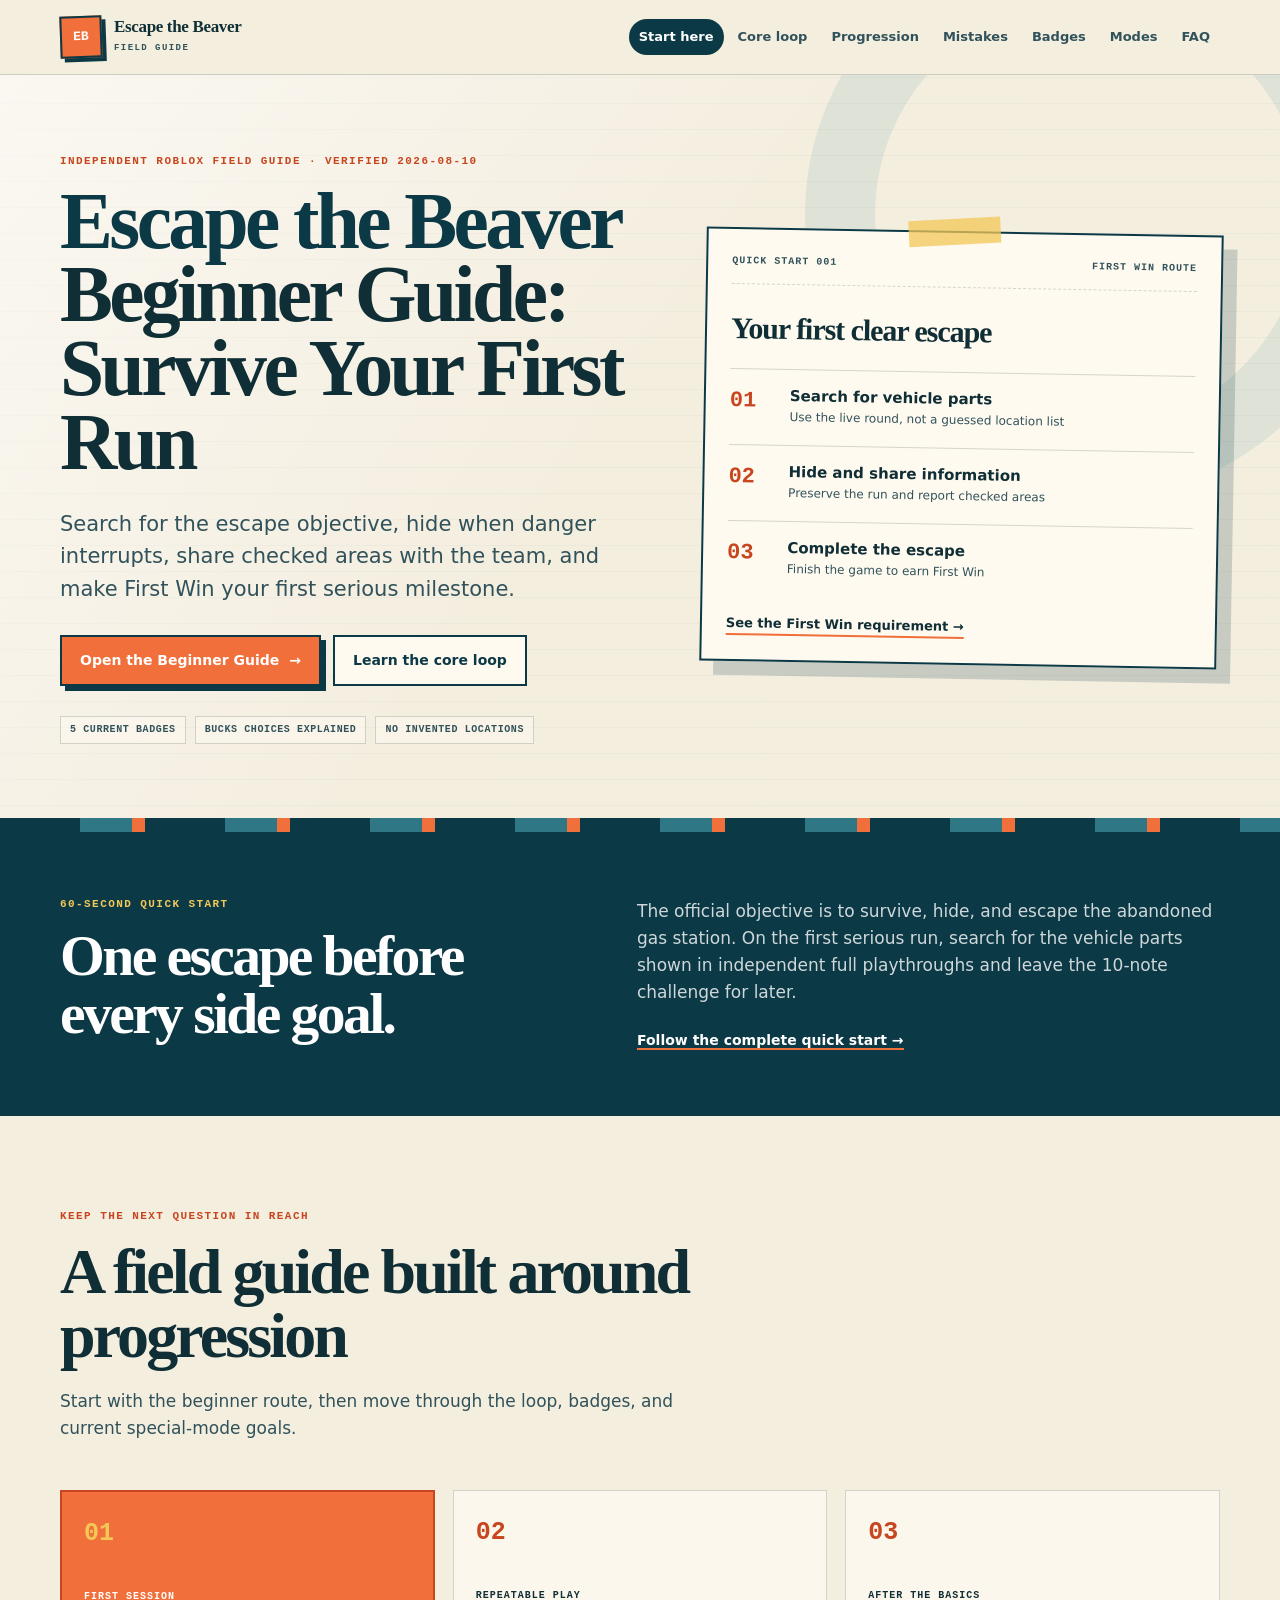
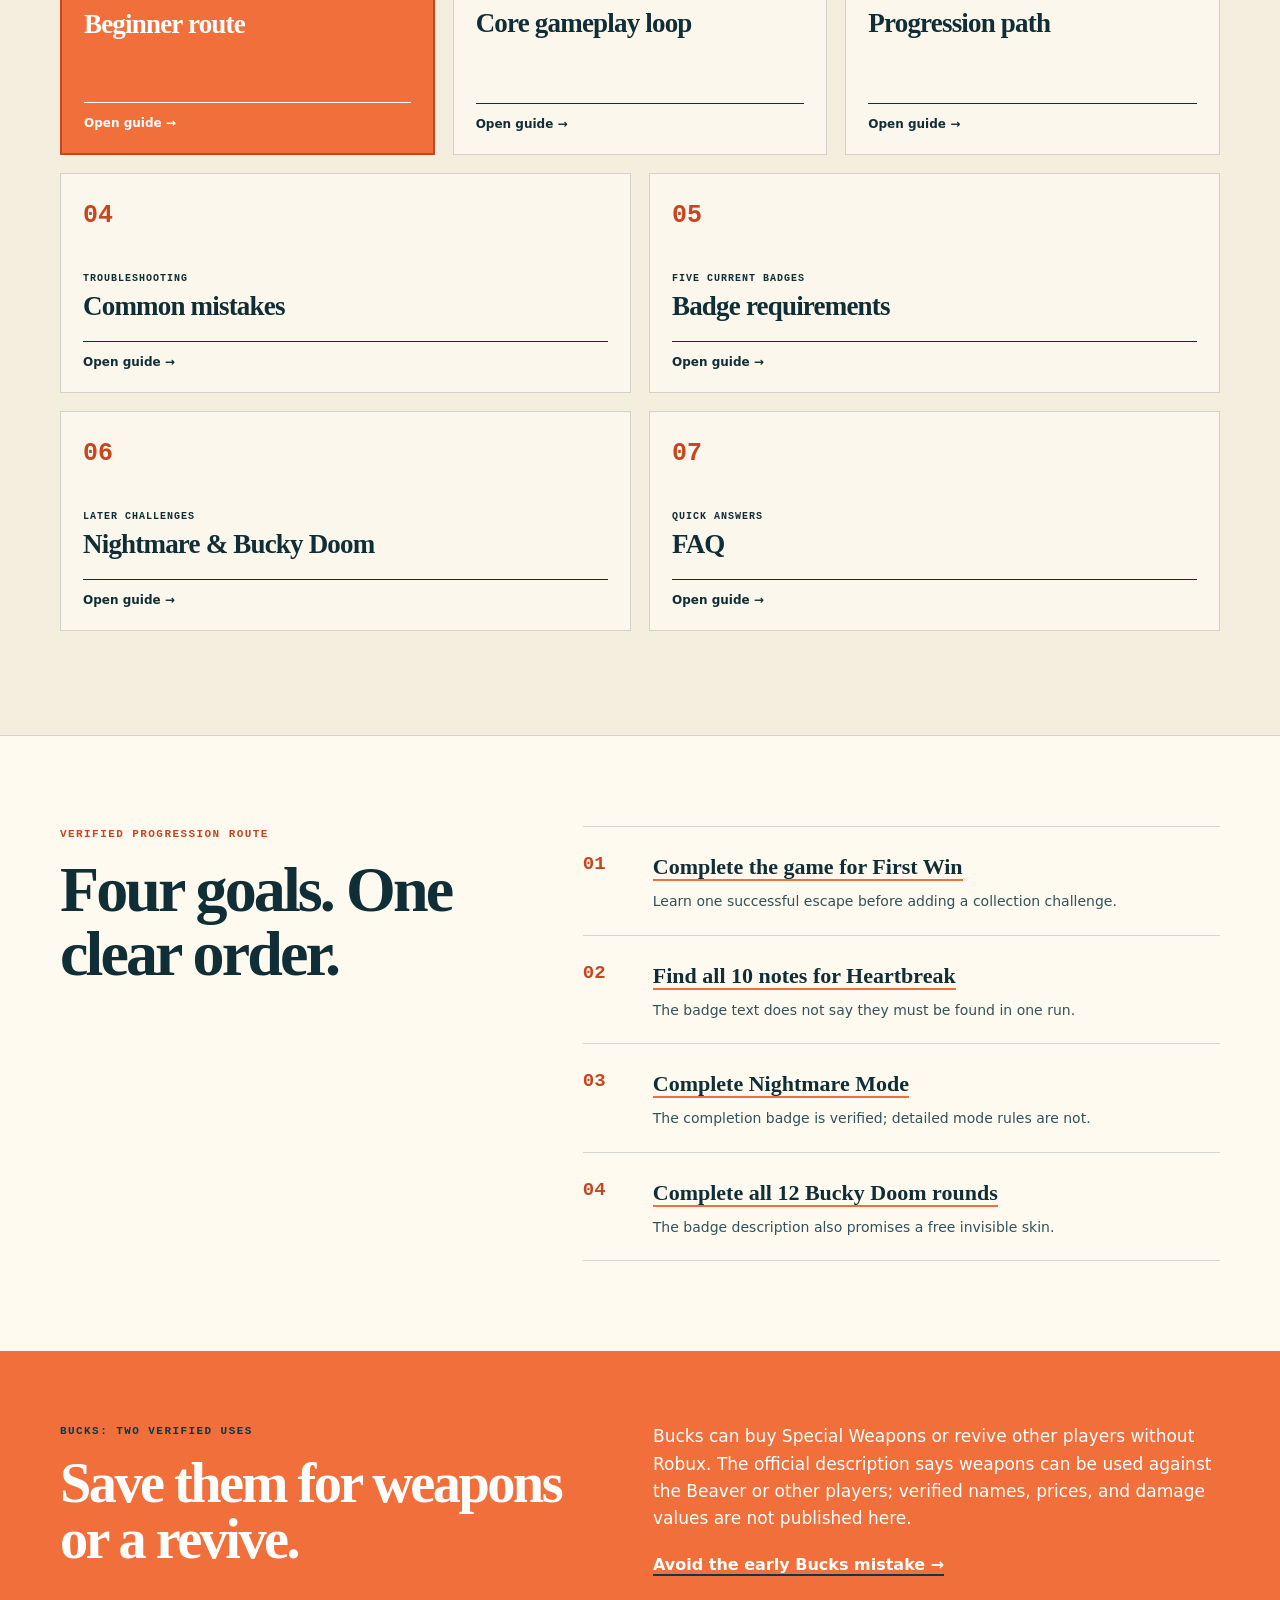
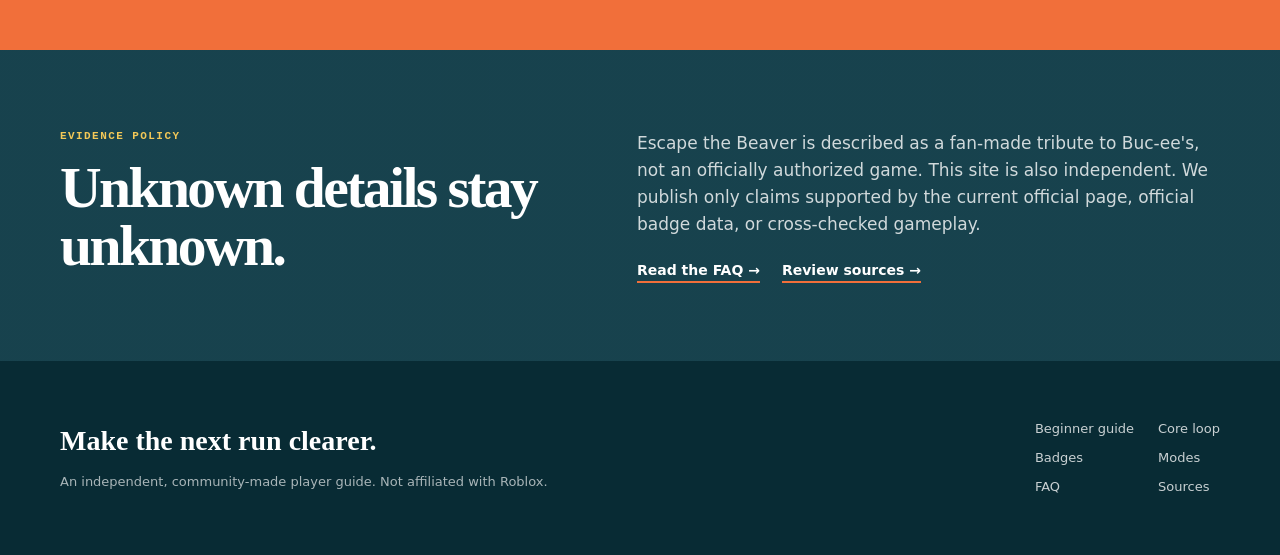
==== index.html @ 0b22ae74 "deploy: publish Escape the Beaver guide" ====
<!DOCTYPE html><html lang="en"><head><meta charSet="utf-8"/><meta name="viewport" content="width=device-width, initial-scale=1"/><link rel="stylesheet" href="/_next/static/chunks/14j~u0d4s9f4l.css" data-precedence="next"/><link rel="preload" as="script" fetchPriority="low" href="/_next/static/chunks/116q66msjtyju.js"/><script src="/_next/static/chunks/186kq_3pobjke.js" async=""></script><script src="/_next/static/chunks/0txl2roecwrer.js" async=""></script><script src="/_next/static/chunks/turbopack-02~ayznvloiuk.js" async=""></script><script src="/_next/static/chunks/16coa_bsjonca.js" async=""></script><meta name="theme-color" content="#0c3946"/><meta name="color-scheme" content="light"/><title>Escape the Beaver Wiki &amp; Beginner Guide (Roblox)</title><meta name="description" content="New to Escape the Beaver on Roblox? Learn the survival loop, Bucks, first-win path, current badges, Bucky Doom, Nightmare Mode, common mistakes, and FAQ."/><meta name="application-name" content="Escape the Beaver Field Guide"/><link rel="manifest" href="/manifest.webmanifest"/><meta name="category" content="games"/><link rel="canonical" href="https://escapethebeaver.wiki/"/><meta property="og:title" content="Escape the Beaver Wiki &amp; Beginner Guide (Roblox)"/><meta property="og:description" content="New to Escape the Beaver on Roblox? Learn the survival loop, Bucks, first-win path, current badges, Bucky Doom, Nightmare Mode, common mistakes, and FAQ."/><meta property="og:url" content="https://escapethebeaver.wiki/"/><meta property="og:site_name" content="Escape the Beaver Field Guide"/><meta property="og:image" content="https://escapethebeaver.wiki/og.png"/><meta property="og:image:width" content="1672"/><meta property="og:image:height" content="941"/><meta property="og:image:alt" content="Escape the Beaver Beginner Guide"/><meta property="og:type" content="article"/><meta name="twitter:card" content="summary_large_image"/><meta name="twitter:title" content="Escape the Beaver Wiki &amp; Beginner Guide (Roblox)"/><meta name="twitter:description" content="New to Escape the Beaver on Roblox? Learn the survival loop, Bucks, first-win path, current badges, Bucky Doom, Nightmare Mode, common mistakes, and FAQ."/><meta name="twitter:image" content="https://escapethebeaver.wiki/og.png"/><link rel="icon" href="/icon.png" type="image/png"/><link rel="apple-touch-icon" href="/icon.png" type="image/png"/><script src="/_next/static/chunks/03~yq9q893hmn.js" noModule=""></script></head><body><div hidden=""><!--$--><!--/$--></div><div class="site-shell"><a class="skip-link" href="#main-content">Skip to main content</a><header class="site-header"><div class="header-inner shell"><a class="brand" href="/" aria-label="Escape the Beaver Field Guide home"><span class="brand-mark" aria-hidden="true">EB</span><span><strong>Escape the Beaver</strong><small>Field Guide</small></span></a><nav class="main-nav" aria-label="Main navigation"><a href="/beginner-guide">Start here</a><a href="/core-loop">Core loop</a><a href="/progression">Progression</a><a href="/common-mistakes">Mistakes</a><a href="/badges">Badges</a><a href="/modes">Modes</a><a href="/faq">FAQ</a></nav></div></header><main id="main-content"><script type="application/ld+json">{"@context":"https://schema.org","@graph":[{"@type":"WebSite","name":"Escape the Beaver Field Guide","url":"https://escapethebeaver.wiki","description":"New to Escape the Beaver on Roblox? Learn the survival loop, Bucks, first-win path, current badges, Bucky Doom, Nightmare Mode, common mistakes, and FAQ."},{"@type":"Article","headline":"Escape the Beaver Wiki & Beginner Guide (Roblox)","description":"New to Escape the Beaver on Roblox? Learn the survival loop, Bucks, first-win path, current badges, Bucky Doom, Nightmare Mode, common mistakes, and FAQ.","url":"https://escapethebeaver.wiki","dateModified":"2026-08-10","author":{"@type":"Organization","name":"Escape the Beaver Field Guide"},"isPartOf":{"@type":"WebSite","name":"Escape the Beaver Field Guide","url":"https://escapethebeaver.wiki"}}]}</script><section class="hero"><div class="hero-grid shell"><div class="hero-copy"><p class="kicker">Independent Roblox field guide · Verified 2026-08-10</p><h1><span>Escape the Beaver</span> Beginner Guide: Survive Your First Run</h1><p class="hero-deck">Search for the escape objective, hide when danger interrupts, share checked areas with the team, and make First Win your first serious milestone.</p><div class="hero-actions"><a class="button button-primary" href="/beginner-guide">Open the Beginner Guide <span aria-hidden="true">→</span></a><a class="button button-secondary" href="/core-loop">Learn the core loop</a></div><ul class="proof-list" aria-label="Verified guide coverage"><li>5 current badges</li><li>Bucks choices explained</li><li>No invented locations</li></ul></div><div class="route-board" aria-label="First-run quick start"><div class="board-header"><span>Quick start 001</span><span>First Win route</span></div><div class="board-title">Your first clear escape</div><ol class="board-steps"><li><span>01</span><strong>Search for vehicle parts</strong><small>Use the live round, not a guessed location list</small></li><li><span>02</span><strong>Hide and share information</strong><small>Preserve the run and report checked areas</small></li><li><span>03</span><strong>Complete the escape</strong><small>Finish the game to earn First Win</small></li></ol><a href="/badges#first-win">See the First Win requirement →</a></div></div><div class="waterline" aria-hidden="true"></div></section><section class="start-strip" aria-labelledby="start-title"><div class="shell start-grid"><div><p class="kicker">60-second quick start</p><h2 id="start-title">One escape before every side goal.</h2></div><div><p>The official objective is to survive, hide, and escape the abandoned gas station. On the first serious run, search for the vehicle parts shown in independent full playthroughs and leave the 10-note challenge for later.</p><a class="text-link" href="/beginner-guide">Follow the complete quick start →</a></div></div></section><section class="guide-map" aria-labelledby="map-title"><div class="shell"><div class="section-heading"><p class="kicker">Keep the next question in reach</p><h2 id="map-title">A field guide built around progression</h2><p>Start with the beginner route, then move through the loop, badges, and current special-mode goals.</p></div><div class="card-grid"><a class="guide-card" href="/beginner-guide"><span class="card-number">01</span><p>First session</p><h3>Beginner route</h3><span class="card-link">Open guide →</span></a><a class="guide-card" href="/core-loop"><span class="card-number">02</span><p>Repeatable play</p><h3>Core gameplay loop</h3><span class="card-link">Open guide →</span></a><a class="guide-card" href="/progression"><span class="card-number">03</span><p>After the basics</p><h3>Progression path</h3><span class="card-link">Open guide →</span></a><a class="guide-card" href="/common-mistakes"><span class="card-number">04</span><p>Troubleshooting</p><h3>Common mistakes</h3><span class="card-link">Open guide →</span></a><a class="guide-card" href="/badges"><span class="card-number">05</span><p>Five current badges</p><h3>Badge requirements</h3><span class="card-link">Open guide →</span></a><a class="guide-card" href="/modes"><span class="card-number">06</span><p>Later challenges</p><h3>Nightmare &amp; Bucky Doom</h3><span class="card-link">Open guide →</span></a><a class="guide-card" href="/faq"><span class="card-number">07</span><p>Quick answers</p><h3>FAQ</h3><span class="card-link">Open guide →</span></a></div></div></section><section class="milestone-section" aria-labelledby="milestone-title"><div class="shell milestone-grid"><div class="section-heading"><p class="kicker">Verified progression route</p><h2 id="milestone-title">Four goals. One clear order.</h2></div><ol class="milestone-list"><li><span>01</span><div><strong><a href="/badges#first-win">Complete the game for First Win</a></strong><p>Learn one successful escape before adding a collection challenge.</p></div></li><li><span>02</span><div><strong><a href="/badges#heartbreak">Find all 10 notes for Heartbreak</a></strong><p>The badge text does not say they must be found in one run.</p></div></li><li><span>03</span><div><strong><a href="/modes#nightmare">Complete Nightmare Mode</a></strong><p>The completion badge is verified; detailed mode rules are not.</p></div></li><li><span>04</span><div><strong><a href="/modes#bucky-doom">Complete all 12 Bucky Doom rounds</a></strong><p>The badge description also promises a free invisible skin.</p></div></li></ol></div></section><section class="bucks-panel" aria-labelledby="bucks-title"><div class="shell bucks-grid"><div><p class="kicker">Bucks: two verified uses</p><h2 id="bucks-title">Save them for weapons or a revive.</h2></div><div><p>Bucks can buy Special Weapons or revive other players without Robux. The official description says weapons can be used against the Beaver or other players; verified names, prices, and damage values are not published here.</p><a href="/common-mistakes#spending">Avoid the early Bucks mistake →</a></div></div></section><section class="trust-panel"><div class="shell trust-grid"><div><p class="kicker">Evidence policy</p><h2>Unknown details stay unknown.</h2></div><div><p>Escape the Beaver is described as a fan-made tribute to Buc-ee&#x27;s, not an officially authorized game. This site is also independent. We publish only claims supported by the current official page, official badge data, or cross-checked gameplay.</p><div class="inline-links"><a href="/faq">Read the FAQ →</a><a href="/sources">Review sources →</a></div></div></div></section><!--$--><!--/$--></main><footer class="site-footer"><div class="footer-grid shell"><div><p class="footer-title">Make the next run clearer.</p><p>An independent, community-made player guide. Not affiliated with Roblox.</p></div><nav aria-label="Footer navigation"><a href="/beginner-guide">Beginner guide</a><a href="/core-loop">Core loop</a><a href="/badges">Badges</a><a href="/modes">Modes</a><a href="/faq">FAQ</a><a href="/sources">Sources</a></nav></div></footer></div><script src="/_next/static/chunks/116q66msjtyju.js" id="_R_" async=""></script><script>(self.__next_f=self.__next_f||[]).push([0])</script><script>self.__next_f.push([1,"1:\"$Sreact.fragment\"\n2:I[80838,[\"/_next/static/chunks/16coa_bsjonca.js\"],\"default\"]\n3:I[51373,[\"/_next/static/chunks/16coa_bsjonca.js\"],\"default\"]\nc:I[39839,[\"/_next/static/chunks/16coa_bsjonca.js\"],\"default\",1]\n:HL[\"/_next/static/chunks/14j~u0d4s9f4l.css\",\"style\"]\n"])</script><script>self.__next_f.push([1,"0:{\"P\":null,\"c\":[\"\",\"\"],\"q\":\"\",\"i\":false,\"f\":[[[\"\",{\"children\":[\"__PAGE__\",{}]},\"$undefined\",\"$undefined\",16],[[\"$\",\"$1\",\"c\",{\"children\":[[[\"$\",\"link\",\"0\",{\"rel\":\"stylesheet\",\"href\":\"/_next/static/chunks/14j~u0d4s9f4l.css\",\"precedence\":\"next\",\"crossOrigin\":\"$undefined\",\"nonce\":\"$undefined\"}],[\"$\",\"script\",\"script-0\",{\"src\":\"/_next/static/chunks/16coa_bsjonca.js\",\"async\":true,\"nonce\":\"$undefined\"}]],[\"$\",\"html\",null,{\"lang\":\"en\",\"children\":[\"$\",\"body\",null,{\"children\":[\"$\",\"div\",null,{\"className\":\"site-shell\",\"children\":[[\"$\",\"a\",null,{\"className\":\"skip-link\",\"href\":\"#main-content\",\"children\":\"Skip to main content\"}],[\"$\",\"header\",null,{\"className\":\"site-header\",\"children\":[\"$\",\"div\",null,{\"className\":\"header-inner shell\",\"children\":[[\"$\",\"a\",null,{\"className\":\"brand\",\"href\":\"/\",\"aria-label\":\"Escape the Beaver Field Guide home\",\"children\":[[\"$\",\"span\",null,{\"className\":\"brand-mark\",\"aria-hidden\":\"true\",\"children\":\"EB\"}],[\"$\",\"span\",null,{\"children\":[[\"$\",\"strong\",null,{\"children\":\"Escape the Beaver\"}],[\"$\",\"small\",null,{\"children\":\"Field Guide\"}]]}]]}],[\"$\",\"nav\",null,{\"className\":\"main-nav\",\"aria-label\":\"Main navigation\",\"children\":[[\"$\",\"a\",\"/beginner-guide\",{\"href\":\"/beginner-guide\",\"children\":\"Start here\"}],[\"$\",\"a\",\"/core-loop\",{\"href\":\"/core-loop\",\"children\":\"Core loop\"}],[\"$\",\"a\",\"/progression\",{\"href\":\"/progression\",\"children\":\"Progression\"}],[\"$\",\"a\",\"/common-mistakes\",{\"href\":\"/common-mistakes\",\"children\":\"Mistakes\"}],[\"$\",\"a\",\"/badges\",{\"href\":\"/badges\",\"children\":\"Badges\"}],[\"$\",\"a\",\"/modes\",{\"href\":\"/modes\",\"children\":\"Modes\"}],[\"$\",\"a\",\"/faq\",{\"href\":\"/faq\",\"children\":\"FAQ\"}]]}]]}]}],[\"$\",\"main\",null,{\"id\":\"main-content\",\"children\":[\"$\",\"$L2\",null,{\"parallelRouterKey\":\"children\",\"error\":\"$undefined\",\"errorStyles\":\"$undefined\",\"errorScripts\":\"$undefined\",\"template\":[\"$\",\"$L3\",null,{}],\"templateStyles\":\"$undefined\",\"templateScripts\":\"$undefined\",\"notFound\":[[[\"$\",\"title\",null,{\"children\":\"404: This page could not be found.\"}],[\"$\",\"div\",null,{\"style\":{\"fontFamily\":\"system-ui,\\\"Segoe UI\\\",Roboto,Helvetica,Arial,sans-serif,\\\"Apple Color Emoji\\\",\\\"Segoe UI Emoji\\\"\",\"height\":\"100vh\",\"textAlign\":\"center\",\"display\":\"flex\",\"flexDirection\":\"column\",\"alignItems\":\"center\",\"justifyContent\":\"center\"},\"children\":[\"$\",\"div\",null,{\"children\":[[\"$\",\"style\",null,{\"dangerouslySetInnerHTML\":{\"__html\":\"body{color:#000;background:#fff;margin:0}.next-error-h1{border-right:1px solid rgba(0,0,0,.3)}@media (prefers-color-scheme:dark){body{color:#fff;background:#000}.next-error-h1{border-right:1px solid rgba(255,255,255,.3)}}\"}}],[\"$\",\"h1\",null,{\"className\":\"next-error-h1\",\"style\":{\"display\":\"inline-block\",\"margin\":\"0 20px 0 0\",\"padding\":\"0 23px 0 0\",\"fontSize\":24,\"fontWeight\":500,\"verticalAlign\":\"top\",\"lineHeight\":\"49px\"},\"children\":404}],[\"$\",\"div\",null,{\"style\":{\"display\":\"inline-block\"},\"children\":[\"$\",\"h2\",null,{\"style\":{\"fontSize\":14,\"fontWeight\":400,\"lineHeight\":\"49px\",\"margin\":0},\"children\":\"This page could not be found.\"}]}]]}]}]],[]],\"forbidden\":\"$undefined\",\"unauthorized\":\"$undefined\"}]}],[\"$\",\"footer\",null,{\"className\":\"site-footer\",\"children\":[\"$\",\"div\",null,{\"className\":\"footer-grid shell\",\"children\":[[\"$\",\"div\",null,{\"children\":[[\"$\",\"p\",null,{\"className\":\"footer-title\",\"children\":\"Make the next run clearer.\"}],[\"$\",\"p\",null,{\"children\":\"An independent, community-made player guide. Not affiliated with Roblox.\"}]]}],[\"$\",\"nav\",null,{\"aria-label\":\"Footer navigation\",\"children\":[[\"$\",\"a\",null,{\"href\":\"/beginner-guide\",\"children\":\"Beginner guide\"}],[\"$\",\"a\",null,{\"href\":\"/core-loop\",\"children\":\"Core loop\"}],[\"$\",\"a\",null,{\"href\":\"/badges\",\"children\":\"Badges\"}],[\"$\",\"a\",null,{\"href\":\"/modes\",\"children\":\"Modes\"}],[\"$\",\"a\",null,{\"href\":\"/faq\",\"children\":\"FAQ\"}],[\"$\",\"a\",null,{\"href\":\"/sources\",\"children\":\"Sources\"}]]}]]}]}]]}]}]}]]}],{\"children\":[[\"$\",\"$1\",\"c\",{\"children\":[[[\"$\",\"script\",null,{\"type\":\"application/ld+json\",\"dangerouslySetInnerHTML\":{\"__html\":\"{\\\"@context\\\":\\\"https://schema.org\\\",\\\"@graph\\\":[{\\\"@type\\\":\\\"WebSite\\\",\\\"name\\\":\\\"Escape the Beaver Field Guide\\\",\\\"url\\\":\\\"https://escapethebeaver.wiki\\\",\\\"description\\\":\\\"New to Escape the Beaver on Roblox? Learn the survival loop, Bucks, first-win path, current badges, Bucky Doom, Nightmare Mode, common mistakes, and FAQ.\\\"},{\\\"@type\\\":\\\"Article\\\",\\\"headline\\\":\\\"Escape the Beaver Wiki \u0026 Beginner Guide (Roblox)\\\",\\\"description\\\":\\\"New to Escape the Beaver on Roblox? Learn the survival loop, Bucks, first-win path, current badges, Bucky Doom, Nightmare Mode, common mistakes, and FAQ.\\\",\\\"url\\\":\\\"https://escapethebeaver.wiki\\\",\\\"dateModified\\\":\\\"2026-08-10\\\",\\\"author\\\":{\\\"@type\\\":\\\"Organization\\\",\\\"name\\\":\\\"Escape the Beaver Field Guide\\\"},\\\"isPartOf\\\":{\\\"@type\\\":\\\"WebSite\\\",\\\"name\\\":\\\"Escape the Beaver Field Guide\\\",\\\"url\\\":\\\"https://escapethebeaver.wiki\\\"}}]}\"}}],\"$L4\",\"$L5\",\"$L6\",\"$L7\",\"$L8\",\"$L9\"],null,\"$La\"]}],{},null,false,null]},null,false,null],\"$Lb\",false]],\"m\":\"$undefined\",\"G\":[\"$c\",[\"$Ld\"]],\"S\":true,\"h\":null,\"s\":\"$undefined\",\"l\":\"$undefined\",\"p\":\"$undefined\",\"d\":\"$undefined\",\"b\":\"4AhBjMsgXHdYvw7urT_eT\"}\n"])</script><script>self.__next_f.push([1,"e:I[37974,[\"/_next/static/chunks/16coa_bsjonca.js\"],\"OutletBoundary\"]\nf:\"$Sreact.suspense\"\n11:I[37974,[\"/_next/static/chunks/16coa_bsjonca.js\"],\"ViewportBoundary\"]\n13:I[37974,[\"/_next/static/chunks/16coa_bsjonca.js\"],\"MetadataBoundary\"]\n"])</script><script>self.__next_f.push([1,"4:[\"$\",\"section\",null,{\"className\":\"hero\",\"children\":[[\"$\",\"div\",null,{\"className\":\"hero-grid shell\",\"children\":[[\"$\",\"div\",null,{\"className\":\"hero-copy\",\"children\":[[\"$\",\"p\",null,{\"className\":\"kicker\",\"children\":\"Independent Roblox field guide · Verified 2026-08-10\"}],[\"$\",\"h1\",null,{\"children\":[[\"$\",\"span\",null,{\"children\":\"Escape the Beaver\"}],\" Beginner Guide: Survive Your First Run\"]}],[\"$\",\"p\",null,{\"className\":\"hero-deck\",\"children\":\"Search for the escape objective, hide when danger interrupts, share checked areas with the team, and make First Win your first serious milestone.\"}],[\"$\",\"div\",null,{\"className\":\"hero-actions\",\"children\":[[\"$\",\"a\",null,{\"className\":\"button button-primary\",\"href\":\"/beginner-guide\",\"children\":[\"Open the Beginner Guide \",[\"$\",\"span\",null,{\"aria-hidden\":\"true\",\"children\":\"→\"}]]}],[\"$\",\"a\",null,{\"className\":\"button button-secondary\",\"href\":\"/core-loop\",\"children\":\"Learn the core loop\"}]]}],[\"$\",\"ul\",null,{\"className\":\"proof-list\",\"aria-label\":\"Verified guide coverage\",\"children\":[[\"$\",\"li\",null,{\"children\":\"5 current badges\"}],[\"$\",\"li\",null,{\"children\":\"Bucks choices explained\"}],[\"$\",\"li\",null,{\"children\":\"No invented locations\"}]]}]]}],[\"$\",\"div\",null,{\"className\":\"route-board\",\"aria-label\":\"First-run quick start\",\"children\":[[\"$\",\"div\",null,{\"className\":\"board-header\",\"children\":[[\"$\",\"span\",null,{\"children\":\"Quick start 001\"}],[\"$\",\"span\",null,{\"children\":\"First Win route\"}]]}],[\"$\",\"div\",null,{\"className\":\"board-title\",\"children\":\"Your first clear escape\"}],[\"$\",\"ol\",null,{\"className\":\"board-steps\",\"children\":[[\"$\",\"li\",null,{\"children\":[[\"$\",\"span\",null,{\"children\":\"01\"}],[\"$\",\"strong\",null,{\"children\":\"Search for vehicle parts\"}],[\"$\",\"small\",null,{\"children\":\"Use the live round, not a guessed location list\"}]]}],[\"$\",\"li\",null,{\"children\":[[\"$\",\"span\",null,{\"children\":\"02\"}],[\"$\",\"strong\",null,{\"children\":\"Hide and share information\"}],[\"$\",\"small\",null,{\"children\":\"Preserve the run and report checked areas\"}]]}],[\"$\",\"li\",null,{\"children\":[[\"$\",\"span\",null,{\"children\":\"03\"}],[\"$\",\"strong\",null,{\"children\":\"Complete the escape\"}],[\"$\",\"small\",null,{\"children\":\"Finish the game to earn First Win\"}]]}]]}],[\"$\",\"a\",null,{\"href\":\"/badges#first-win\",\"children\":\"See the First Win requirement →\"}]]}]]}],[\"$\",\"div\",null,{\"className\":\"waterline\",\"aria-hidden\":\"true\"}]]}]\n"])</script><script>self.__next_f.push([1,"5:[\"$\",\"section\",null,{\"className\":\"start-strip\",\"aria-labelledby\":\"start-title\",\"children\":[\"$\",\"div\",null,{\"className\":\"shell start-grid\",\"children\":[[\"$\",\"div\",null,{\"children\":[[\"$\",\"p\",null,{\"className\":\"kicker\",\"children\":\"60-second quick start\"}],[\"$\",\"h2\",null,{\"id\":\"start-title\",\"children\":\"One escape before every side goal.\"}]]}],[\"$\",\"div\",null,{\"children\":[[\"$\",\"p\",null,{\"children\":\"The official objective is to survive, hide, and escape the abandoned gas station. On the first serious run, search for the vehicle parts shown in independent full playthroughs and leave the 10-note challenge for later.\"}],[\"$\",\"a\",null,{\"className\":\"text-link\",\"href\":\"/beginner-guide\",\"children\":\"Follow the complete quick start →\"}]]}]]}]}]\n"])</script><script>self.__next_f.push([1,"6:[\"$\",\"section\",null,{\"className\":\"guide-map\",\"aria-labelledby\":\"map-title\",\"children\":[\"$\",\"div\",null,{\"className\":\"shell\",\"children\":[[\"$\",\"div\",null,{\"className\":\"section-heading\",\"children\":[[\"$\",\"p\",null,{\"className\":\"kicker\",\"children\":\"Keep the next question in reach\"}],[\"$\",\"h2\",null,{\"id\":\"map-title\",\"children\":\"A field guide built around progression\"}],[\"$\",\"p\",null,{\"children\":\"Start with the beginner route, then move through the loop, badges, and current special-mode goals.\"}]]}],[\"$\",\"div\",null,{\"className\":\"card-grid\",\"children\":[[\"$\",\"a\",\"/beginner-guide\",{\"className\":\"guide-card\",\"href\":\"/beginner-guide\",\"children\":[[\"$\",\"span\",null,{\"className\":\"card-number\",\"children\":\"01\"}],[\"$\",\"p\",null,{\"children\":\"First session\"}],[\"$\",\"h3\",null,{\"children\":\"Beginner route\"}],[\"$\",\"span\",null,{\"className\":\"card-link\",\"children\":\"Open guide →\"}]]}],[\"$\",\"a\",\"/core-loop\",{\"className\":\"guide-card\",\"href\":\"/core-loop\",\"children\":[[\"$\",\"span\",null,{\"className\":\"card-number\",\"children\":\"02\"}],[\"$\",\"p\",null,{\"children\":\"Repeatable play\"}],[\"$\",\"h3\",null,{\"children\":\"Core gameplay loop\"}],[\"$\",\"span\",null,{\"className\":\"card-link\",\"children\":\"Open guide →\"}]]}],[\"$\",\"a\",\"/progression\",{\"className\":\"guide-card\",\"href\":\"/progression\",\"children\":[[\"$\",\"span\",null,{\"className\":\"card-number\",\"children\":\"03\"}],[\"$\",\"p\",null,{\"children\":\"After the basics\"}],[\"$\",\"h3\",null,{\"children\":\"Progression path\"}],[\"$\",\"span\",null,{\"className\":\"card-link\",\"children\":\"Open guide →\"}]]}],[\"$\",\"a\",\"/common-mistakes\",{\"className\":\"guide-card\",\"href\":\"/common-mistakes\",\"children\":[[\"$\",\"span\",null,{\"className\":\"card-number\",\"children\":\"04\"}],[\"$\",\"p\",null,{\"children\":\"Troubleshooting\"}],[\"$\",\"h3\",null,{\"children\":\"Common mistakes\"}],[\"$\",\"span\",null,{\"className\":\"card-link\",\"children\":\"Open guide →\"}]]}],[\"$\",\"a\",\"/badges\",{\"className\":\"guide-card\",\"href\":\"/badges\",\"children\":[[\"$\",\"span\",null,{\"className\":\"card-number\",\"children\":\"05\"}],[\"$\",\"p\",null,{\"children\":\"Five current badges\"}],[\"$\",\"h3\",null,{\"children\":\"Badge requirements\"}],[\"$\",\"span\",null,{\"className\":\"card-link\",\"children\":\"Open guide →\"}]]}],[\"$\",\"a\",\"/modes\",{\"className\":\"guide-card\",\"href\":\"/modes\",\"children\":[[\"$\",\"span\",null,{\"className\":\"card-number\",\"children\":\"06\"}],[\"$\",\"p\",null,{\"children\":\"Later challenges\"}],[\"$\",\"h3\",null,{\"children\":\"Nightmare \u0026 Bucky Doom\"}],[\"$\",\"span\",null,{\"className\":\"card-link\",\"children\":\"Open guide →\"}]]}],[\"$\",\"a\",\"/faq\",{\"className\":\"guide-card\",\"href\":\"/faq\",\"children\":[[\"$\",\"span\",null,{\"className\":\"card-number\",\"children\":\"07\"}],[\"$\",\"p\",null,{\"children\":\"Quick answers\"}],[\"$\",\"h3\",null,{\"children\":\"FAQ\"}],[\"$\",\"span\",null,{\"className\":\"card-link\",\"children\":\"Open guide →\"}]]}]]}]]}]}]\n"])</script><script>self.__next_f.push([1,"7:[\"$\",\"section\",null,{\"className\":\"milestone-section\",\"aria-labelledby\":\"milestone-title\",\"children\":[\"$\",\"div\",null,{\"className\":\"shell milestone-grid\",\"children\":[[\"$\",\"div\",null,{\"className\":\"section-heading\",\"children\":[[\"$\",\"p\",null,{\"className\":\"kicker\",\"children\":\"Verified progression route\"}],[\"$\",\"h2\",null,{\"id\":\"milestone-title\",\"children\":\"Four goals. One clear order.\"}]]}],[\"$\",\"ol\",null,{\"className\":\"milestone-list\",\"children\":[[\"$\",\"li\",null,{\"children\":[[\"$\",\"span\",null,{\"children\":\"01\"}],[\"$\",\"div\",null,{\"children\":[[\"$\",\"strong\",null,{\"children\":[\"$\",\"a\",null,{\"href\":\"/badges#first-win\",\"children\":\"Complete the game for First Win\"}]}],[\"$\",\"p\",null,{\"children\":\"Learn one successful escape before adding a collection challenge.\"}]]}]]}],[\"$\",\"li\",null,{\"children\":[[\"$\",\"span\",null,{\"children\":\"02\"}],[\"$\",\"div\",null,{\"children\":[[\"$\",\"strong\",null,{\"children\":[\"$\",\"a\",null,{\"href\":\"/badges#heartbreak\",\"children\":\"Find all 10 notes for Heartbreak\"}]}],[\"$\",\"p\",null,{\"children\":\"The badge text does not say they must be found in one run.\"}]]}]]}],[\"$\",\"li\",null,{\"children\":[[\"$\",\"span\",null,{\"children\":\"03\"}],[\"$\",\"div\",null,{\"children\":[[\"$\",\"strong\",null,{\"children\":[\"$\",\"a\",null,{\"href\":\"/modes#nightmare\",\"children\":\"Complete Nightmare Mode\"}]}],[\"$\",\"p\",null,{\"children\":\"The completion badge is verified; detailed mode rules are not.\"}]]}]]}],[\"$\",\"li\",null,{\"children\":[[\"$\",\"span\",null,{\"children\":\"04\"}],[\"$\",\"div\",null,{\"children\":[[\"$\",\"strong\",null,{\"children\":[\"$\",\"a\",null,{\"href\":\"/modes#bucky-doom\",\"children\":\"Complete all 12 Bucky Doom rounds\"}]}],[\"$\",\"p\",null,{\"children\":\"The badge description also promises a free invisible skin.\"}]]}]]}]]}]]}]}]\n"])</script><script>self.__next_f.push([1,"8:[\"$\",\"section\",null,{\"className\":\"bucks-panel\",\"aria-labelledby\":\"bucks-title\",\"children\":[\"$\",\"div\",null,{\"className\":\"shell bucks-grid\",\"children\":[[\"$\",\"div\",null,{\"children\":[[\"$\",\"p\",null,{\"className\":\"kicker\",\"children\":\"Bucks: two verified uses\"}],[\"$\",\"h2\",null,{\"id\":\"bucks-title\",\"children\":\"Save them for weapons or a revive.\"}]]}],[\"$\",\"div\",null,{\"children\":[[\"$\",\"p\",null,{\"children\":\"Bucks can buy Special Weapons or revive other players without Robux. The official description says weapons can be used against the Beaver or other players; verified names, prices, and damage values are not published here.\"}],[\"$\",\"a\",null,{\"href\":\"/common-mistakes#spending\",\"children\":\"Avoid the early Bucks mistake →\"}]]}]]}]}]\n9:[\"$\",\"section\",null,{\"className\":\"trust-panel\",\"children\":[\"$\",\"div\",null,{\"className\":\"shell trust-grid\",\"children\":[[\"$\",\"div\",null,{\"children\":[[\"$\",\"p\",null,{\"className\":\"kicker\",\"children\":\"Evidence policy\"}],[\"$\",\"h2\",null,{\"children\":\"Unknown details stay unknown.\"}]]}],[\"$\",\"div\",null,{\"children\":[[\"$\",\"p\",null,{\"children\":\"Escape the Beaver is described as a fan-made tribute to Buc-ee's, not an officially authorized game. This site is also independent. We publish only claims supported by the current official page, official badge data, or cross-checked gameplay.\"}],[\"$\",\"div\",null,{\"className\":\"inline-links\",\"children\":[[\"$\",\"a\",null,{\"href\":\"/faq\",\"children\":\"Read the FAQ →\"}],[\"$\",\"a\",null,{\"href\":\"/sources\",\"children\":\"Review sources →\"}]]}]]}]]}]}]\na:[\"$\",\"$Le\",null,{\"children\":[\"$\",\"$f\",null,{\"name\":\"Next.MetadataOutlet\",\"children\":\"$@10\"}]}]\nb:[\"$\",\"$1\",\"h\",{\"children\":[null,[\"$\",\"$L11\",null,{\"children\":\"$L12\"}],[\"$\",\"div\",null,{\"hidden\":true,\"children\":[\"$\",\"$L13\",null,{\"children\":[\"$\",\"$f\",null,{\"name\":\"Next.Metadata\",\"children\":\"$L14\"}]}]}],null]}]\nd:[\"$\",\"link\",\"0\",{\"rel\":\"stylesheet\",\"href\":\"/_next/static/chunks/14j~u0d4s9f4l.css\",\"precedence\":\"next\",\"crossOrigin\":\"$undefined\",\"nonce\":\"$undefined\"}]\n"])</script><script>self.__next_f.push([1,"12:[[\"$\",\"meta\",\"0\",{\"charSet\":\"utf-8\"}],[\"$\",\"meta\",\"1\",{\"name\":\"viewport\",\"content\":\"width=device-width, initial-scale=1\"}],[\"$\",\"meta\",\"2\",{\"name\":\"theme-color\",\"content\":\"#0c3946\"}],[\"$\",\"meta\",\"3\",{\"name\":\"color-scheme\",\"content\":\"light\"}]]\n"])</script><script>self.__next_f.push([1,"15:I[90715,[\"/_next/static/chunks/16coa_bsjonca.js\"],\"IconMark\"]\n10:null\n"])</script><script>self.__next_f.push([1,"14:[[\"$\",\"title\",\"0\",{\"children\":\"Escape the Beaver Wiki \u0026 Beginner Guide (Roblox)\"}],[\"$\",\"meta\",\"1\",{\"name\":\"description\",\"content\":\"New to Escape the Beaver on Roblox? Learn the survival loop, Bucks, first-win path, current badges, Bucky Doom, Nightmare Mode, common mistakes, and FAQ.\"}],[\"$\",\"meta\",\"2\",{\"name\":\"application-name\",\"content\":\"Escape the Beaver Field Guide\"}],[\"$\",\"link\",\"3\",{\"rel\":\"manifest\",\"href\":\"/manifest.webmanifest\",\"crossOrigin\":\"$undefined\"}],[\"$\",\"meta\",\"4\",{\"name\":\"category\",\"content\":\"games\"}],[\"$\",\"link\",\"5\",{\"rel\":\"canonical\",\"href\":\"https://escapethebeaver.wiki/\"}],[\"$\",\"meta\",\"6\",{\"property\":\"og:title\",\"content\":\"Escape the Beaver Wiki \u0026 Beginner Guide (Roblox)\"}],[\"$\",\"meta\",\"7\",{\"property\":\"og:description\",\"content\":\"New to Escape the Beaver on Roblox? Learn the survival loop, Bucks, first-win path, current badges, Bucky Doom, Nightmare Mode, common mistakes, and FAQ.\"}],[\"$\",\"meta\",\"8\",{\"property\":\"og:url\",\"content\":\"https://escapethebeaver.wiki/\"}],[\"$\",\"meta\",\"9\",{\"property\":\"og:site_name\",\"content\":\"Escape the Beaver Field Guide\"}],[\"$\",\"meta\",\"10\",{\"property\":\"og:image\",\"content\":\"https://escapethebeaver.wiki/og.png\"}],[\"$\",\"meta\",\"11\",{\"property\":\"og:image:width\",\"content\":\"1672\"}],[\"$\",\"meta\",\"12\",{\"property\":\"og:image:height\",\"content\":\"941\"}],[\"$\",\"meta\",\"13\",{\"property\":\"og:image:alt\",\"content\":\"Escape the Beaver Beginner Guide\"}],[\"$\",\"meta\",\"14\",{\"property\":\"og:type\",\"content\":\"article\"}],[\"$\",\"meta\",\"15\",{\"name\":\"twitter:card\",\"content\":\"summary_large_image\"}],[\"$\",\"meta\",\"16\",{\"name\":\"twitter:title\",\"content\":\"Escape the Beaver Wiki \u0026 Beginner Guide (Roblox)\"}],[\"$\",\"meta\",\"17\",{\"name\":\"twitter:description\",\"content\":\"New to Escape the Beaver on Roblox? Learn the survival loop, Bucks, first-win path, current badges, Bucky Doom, Nightmare Mode, common mistakes, and FAQ.\"}],[\"$\",\"meta\",\"18\",{\"name\":\"twitter:image\",\"content\":\"https://escapethebeaver.wiki/og.png\"}],[\"$\",\"link\",\"19\",{\"rel\":\"icon\",\"href\":\"/icon.png\",\"type\":\"image/png\"}],[\"$\",\"link\",\"20\",{\"rel\":\"apple-touch-icon\",\"href\":\"/icon.png\",\"type\":\"image/png\"}],[\"$\",\"$L15\",\"21\",{}]]\n"])</script></body></html>
---- _next/static/chunks/14j~u0d4s9f4l.css ----
:root{--ink:#102e35;--ink-soft:#31525a;--river:#0c3946;--river-light:#2f7785;--paper:#f4eedf;--paper-light:#fffaf0;--orange:#f16f3a;--orange-dark:#c74620;--yellow:#f3c857;--line:#102e352e;--shadow:8px 8px 0 #0c394629}*{box-sizing:border-box}html{scroll-behavior:smooth}body{background:var(--paper);color:var(--ink);margin:0;font-family:Inter,ui-sans-serif,system-ui,-apple-system,BlinkMacSystemFont,Segoe UI,sans-serif;line-height:1.6}a{color:inherit;text-decoration:none}button,a{-webkit-tap-highlight-color:transparent}a:focus-visible{outline:3px solid var(--yellow);outline-offset:4px}.shell{width:min(1160px,100% - 40px);margin-inline:auto}.skip-link{z-index:100;color:var(--river);background:#fff;padding:10px 14px;font-weight:800;position:fixed;top:12px;left:12px;transform:translateY(-160%)}.skip-link:focus{transform:none}.site-header{z-index:20;border-bottom:1px solid var(--line);-webkit-backdrop-filter:blur(14px);backdrop-filter:blur(14px);background:#f4eedff0;position:sticky;top:0}.header-inner{justify-content:space-between;align-items:center;gap:28px;min-height:74px;display:flex}.brand{flex:none;align-items:center;gap:12px;display:inline-flex}.brand-mark{border:2px solid var(--river);background:var(--orange);width:42px;height:42px;box-shadow:4px 4px 0 var(--river);color:#fff;place-items:center;font-family:ui-monospace,SFMono-Regular,Menlo,monospace;font-size:13px;font-weight:900;display:grid;transform:rotate(-2deg)}.brand strong,.brand small{display:block}.brand strong{letter-spacing:-.02em;font-family:Georgia,Times New Roman,serif;font-size:17px;line-height:1.1}.brand small{color:var(--ink-soft);letter-spacing:.16em;text-transform:uppercase;margin-top:4px;font-family:ui-monospace,SFMono-Regular,Menlo,monospace;font-size:9px;font-weight:800}.main-nav{align-items:center;gap:4px;display:flex}.main-nav a{color:var(--ink-soft);border-radius:999px;padding:8px 10px;font-size:13px;font-weight:750}.main-nav a:first-child{background:var(--river);color:#fff}.main-nav a:hover{color:var(--river);background:#0c39461a}.main-nav a:first-child:hover{background:var(--river-light);color:#fff}.hero{background:linear-gradient(125deg, #ffffff94, transparent 48%), repeating-linear-gradient(0deg, #0c394609 0 1px, transparent 1px 26px), var(--paper);padding:78px 0 88px;position:relative;overflow:hidden}.hero:before{content:"";border:70px solid #2f77851a;border-radius:50%;width:430px;height:430px;position:absolute;top:-145px;right:-95px}.hero-grid{z-index:1;grid-template-columns:minmax(0,1.05fr) minmax(390px,.95fr);align-items:center;gap:72px;display:grid;position:relative}.kicker{color:var(--orange-dark);letter-spacing:.13em;text-transform:uppercase;margin:0 0 14px;font-family:ui-monospace,SFMono-Regular,Menlo,monospace;font-size:11px;font-weight:900}.hero h1,.section-heading h2,.start-grid h2,.trust-panel h2,.guide-hero h1,.guide-article h2,.source-page h2{letter-spacing:-.045em;font-family:Georgia,Times New Roman,serif;font-weight:800}.hero h1{max-width:700px;margin:0;font-size:clamp(54px,6.2vw,88px);line-height:.93}.hero h1 span{color:var(--river);display:block}.hero-deck{max-width:660px;color:var(--ink-soft);margin:28px 0 0;font-size:clamp(17px,1.7vw,21px);line-height:1.55}.hero-actions{flex-wrap:wrap;gap:12px;margin-top:30px;display:flex}.button{border:2px solid var(--river);justify-content:center;align-items:center;gap:10px;min-height:50px;padding:12px 18px;font-size:14px;font-weight:850;transition:transform .15s,box-shadow .15s,background .15s;display:inline-flex}.button:hover{transform:translate(-2px,-2px)}.button-primary{background:var(--orange);box-shadow:5px 5px 0 var(--river);color:#fff}.button-primary:hover{background:var(--orange-dark);box-shadow:7px 7px 0 var(--river)}.button-secondary{background:var(--paper-light);color:var(--river)}.button-secondary:hover{box-shadow:4px 4px #0c39462e}.proof-list{flex-wrap:wrap;gap:9px;margin:30px 0 0;padding:0;list-style:none;display:flex}.proof-list li{border:1px solid var(--line);color:var(--ink-soft);letter-spacing:.06em;text-transform:uppercase;background:#fffaf08c;padding:5px 9px;font-family:ui-monospace,SFMono-Regular,Menlo,monospace;font-size:10px;font-weight:800}.route-board{border:2px solid var(--river);background:var(--paper-light);padding:24px;position:relative;transform:rotate(1deg);box-shadow:14px 14px #0c394630}.route-board:before{content:"";background:#f3c857bd;width:92px;height:26px;position:absolute;top:-14px;left:48%;transform:translate(-50%)rotate(-4deg)}.board-header{border-bottom:1px dashed var(--line);color:var(--ink-soft);letter-spacing:.1em;text-transform:uppercase;justify-content:space-between;gap:12px;padding-bottom:14px;font-family:ui-monospace,SFMono-Regular,Menlo,monospace;font-size:10px;font-weight:800;display:flex}.board-title{letter-spacing:-.035em;margin:20px 0 16px;font-family:Georgia,Times New Roman,serif;font-size:30px;font-weight:800}.board-steps{gap:4px;margin:0;padding:0;list-style:none;display:grid}.board-steps li{border-top:1px solid var(--line);grid-template-columns:48px 1fr;gap:0 12px;padding:14px 0;display:grid}.board-steps li>span{color:var(--orange-dark);grid-row:1/3;font-family:ui-monospace,SFMono-Regular,Menlo,monospace;font-size:22px;font-weight:900}.board-steps strong{font-size:15px}.board-steps small{color:var(--ink-soft);font-size:12px}.route-board>a{border-bottom:2px solid var(--orange);margin-top:20px;font-size:13px;font-weight:850;display:inline-block}.waterline{background:repeating-linear-gradient(90deg, var(--river) 0 80px, var(--river-light) 80px 132px, var(--orange) 132px 145px);height:14px;position:absolute;bottom:0;left:0;right:0}.start-strip{background:var(--river);color:#fff;padding:64px 0}.start-grid,.trust-grid{grid-template-columns:minmax(0,.9fr) minmax(320px,1.1fr);align-items:start;gap:100px;display:grid}.start-grid .kicker,.trust-panel .kicker{color:var(--yellow)}.start-grid h2,.trust-panel h2{margin:0;font-size:clamp(38px,4.5vw,62px);line-height:1}.start-grid>div:last-child>p,.trust-grid>div:last-child>p{color:#fffc;margin:2px 0 20px;font-size:17px}.text-link,.inline-links a{border-bottom:2px solid var(--orange);color:#fff;font-size:14px;font-weight:850}.guide-map{padding:92px 0 104px}.section-heading{max-width:740px}.section-heading h2{margin:0;font-size:clamp(42px,5vw,68px);line-height:1}.section-heading>p:last-child{max-width:620px;color:var(--ink-soft);margin:20px 0 0;font-size:17px}.card-grid{grid-template-columns:repeat(6,1fr);gap:18px;margin-top:48px;display:grid}.guide-card{border:1px solid var(--line);background:#fffaf0bf;min-height:265px;padding:22px;transition:transform .18s,border-color .18s,box-shadow .18s;position:relative}.guide-card:first-child,.guide-card:nth-child(2),.guide-card:nth-child(3){grid-column:span 2}.guide-card:nth-child(4),.guide-card:nth-child(5),.guide-card:nth-child(6),.guide-card:nth-child(7){grid-column:span 3;min-height:220px}.guide-card:hover{border-color:var(--river);box-shadow:var(--shadow);transform:translate(-3px,-3px)}.guide-card:first-child{border:2px solid var(--orange-dark);background:var(--orange);color:#fff}.card-number{color:var(--orange-dark);font-family:ui-monospace,SFMono-Regular,Menlo,monospace;font-size:25px;font-weight:900}.guide-card:first-child .card-number{color:var(--yellow)}.guide-card>p{letter-spacing:.1em;text-transform:uppercase;margin:35px 0 5px;font-family:ui-monospace,SFMono-Regular,Menlo,monospace;font-size:10px;font-weight:800}.guide-card h3{letter-spacing:-.03em;margin:0;font-family:Georgia,Times New Roman,serif;font-size:27px;line-height:1.08}.card-link{border-top:1px solid;padding-top:11px;font-size:12px;font-weight:850;position:absolute;bottom:20px;left:22px;right:22px}.trust-panel{color:#fff;background:linear-gradient(#0c3946f2,#0c3946f2),repeating-linear-gradient(90deg,#0000 0 48px,#ffffff14 48px 49px);padding:78px 0}.milestone-section{border-top:1px solid var(--line);background:var(--paper-light);padding:90px 0}.milestone-grid{grid-template-columns:minmax(280px,.82fr) minmax(420px,1.18fr);gap:80px;display:grid}.milestone-list{gap:0;margin:0;padding:0;list-style:none;display:grid}.milestone-list li{border-top:1px solid var(--line);grid-template-columns:54px 1fr;gap:16px;padding:22px 0;display:grid}.milestone-list li:last-child{border-bottom:1px solid var(--line)}.milestone-list>li>span{color:var(--orange-dark);font-family:ui-monospace,SFMono-Regular,Menlo,monospace;font-size:19px;font-weight:900}.milestone-list strong{font-family:Georgia,Times New Roman,serif;font-size:22px}.milestone-list strong a{border-bottom:2px solid var(--orange)}.milestone-list p{color:var(--ink-soft);margin:6px 0 0;font-size:14px}.bucks-panel{background:var(--orange);color:#fff;padding:72px 0}.bucks-grid{grid-template-columns:minmax(0,.95fr) minmax(340px,1.05fr);align-items:start;gap:80px;display:grid}.bucks-panel .kicker{color:var(--river)}.bucks-panel h2{letter-spacing:-.045em;margin:0;font-family:Georgia,Times New Roman,serif;font-size:clamp(40px,4.4vw,62px);line-height:1}.bucks-grid>div:last-child p{margin:0 0 20px;font-size:17px}.bucks-grid>div:last-child a{border-bottom:2px solid var(--river);font-weight:850}.inline-links{flex-wrap:wrap;gap:22px;display:flex}.guide-hero{border-bottom:1px solid var(--line);background:linear-gradient(110deg,#ffffffb3,#0000 60%),repeating-linear-gradient(0deg,#0c394609 0 1px,#0000 1px 25px);padding:66px 0 72px}.breadcrumbs{color:var(--ink-soft);flex-wrap:wrap;gap:8px;margin-bottom:38px;font-family:ui-monospace,SFMono-Regular,Menlo,monospace;font-size:11px;display:flex}.breadcrumbs a{border-bottom:1px solid var(--orange)}.guide-hero h1{max-width:900px;margin:0;font-size:clamp(46px,6.3vw,84px);line-height:.98}.guide-deck{max-width:760px;color:var(--ink-soft);margin:24px 0 0;font-size:20px}.reading-time{background:var(--river);color:#fff;letter-spacing:.09em;text-transform:uppercase;margin-top:24px;padding:6px 10px;font-family:ui-monospace,SFMono-Regular,Menlo,monospace;font-size:10px;font-weight:850;display:inline-block}.guide-meta{color:var(--ink-soft);letter-spacing:.06em;text-transform:uppercase;flex-wrap:wrap;align-items:center;gap:14px;margin-top:24px;font-family:ui-monospace,SFMono-Regular,Menlo,monospace;font-size:10px;font-weight:800;display:flex}.guide-meta .reading-time{margin-top:0}.guide-layout{grid-template-columns:250px minmax(0,760px);justify-content:space-between;gap:80px;padding-top:68px;padding-bottom:104px;display:grid}.contents-card{border:1px solid var(--line);background:#fffaf0b8;align-self:start;padding:20px;position:sticky;top:104px}.contents-card>p{letter-spacing:.1em;text-transform:uppercase;margin:0 0 13px;font-family:ui-monospace,SFMono-Regular,Menlo,monospace;font-size:10px;font-weight:900}.contents-card ol{color:var(--ink-soft);gap:8px;margin:0;padding:0 0 0 18px;font-size:13px;display:grid}.contents-card a:hover{color:var(--orange-dark)}.guide-article>section,.source-page>section{border-bottom:1px solid var(--line);padding:0 0 54px;scroll-margin-top:100px}.guide-article>section+section,.source-page>section+section{padding-top:54px}.section-number{color:var(--orange-dark);font-family:ui-monospace,SFMono-Regular,Menlo,monospace;font-size:12px;font-weight:900}.guide-article h2,.source-page h2{margin:8px 0 20px;font-size:clamp(31px,3.4vw,45px);line-height:1.04}.guide-article p,.source-page p{color:var(--ink-soft);font-size:17px}.guide-article ul{gap:10px;margin:22px 0;padding:0;list-style:none;display:grid}.guide-article li{color:var(--ink-soft);padding-left:28px;position:relative}.guide-article li:before{content:"→";color:var(--orange-dark);font-weight:900;position:absolute;left:0}.guide-callout{border-left:5px solid var(--orange);background:var(--paper-light);margin-top:26px;padding:20px 22px;font-weight:750;box-shadow:5px 5px #0c394617}.related-guides{grid-template-columns:1fr 1fr;gap:14px;margin-top:58px;display:grid}.related-guides a{z-index:1;border:1px solid var(--line);background:var(--paper-light);cursor:pointer;padding:20px;position:relative}.related-guides a>*{pointer-events:none}.related-guides a:hover{border-color:var(--orange-dark)}.related-guides span,.related-guides strong{color:var(--orange-dark);font-size:13px;font-weight:850}.related-guides p{margin:8px 0 16px;font-size:14px}.source-page{max-width:800px;padding-top:68px;padding-bottom:100px}.badge-page,.faq-page,.sources-page,.modes-page{padding-top:68px;padding-bottom:104px}.page-lead{max-width:760px;color:var(--ink-soft);margin-bottom:38px;font-size:17px}.page-lead a,.faq-page a,.source-limits a{border-bottom:2px solid var(--orange);font-weight:800}.badge-list{gap:0;display:grid}.badge-row{border-top:1px solid var(--line);grid-template-columns:58px minmax(220px,.78fr) minmax(320px,1.22fr);gap:24px;padding:32px 0;scroll-margin-top:100px;display:grid}.badge-row:last-child{border-bottom:1px solid var(--line)}.badge-index,.faq-row>span,.source-row>span{color:var(--orange-dark);font-family:ui-monospace,SFMono-Regular,Menlo,monospace;font-size:19px;font-weight:900}.badge-label,.source-row>div>p:first-child{color:var(--orange-dark);letter-spacing:.1em;text-transform:uppercase;margin:0 0 7px;font-family:ui-monospace,SFMono-Regular,Menlo,monospace;font-size:10px;font-weight:900}.badge-row h2,.faq-row h2,.source-row h2,.source-policy h2,.source-limits h2,.mode-card h2{letter-spacing:-.035em;margin:0;font-family:Georgia,Times New Roman,serif}.badge-row h2{font-size:30px;line-height:1.05}.badge-row>div:last-child>strong{font-size:17px;display:block}.badge-row>div:last-child p{color:var(--ink-soft);margin:8px 0 0}.badge-row>div:last-child a,.mode-link{border-bottom:2px solid var(--orange);margin-top:12px;font-size:13px;font-weight:850;display:inline-block}.accuracy-note{border:2px solid var(--river);background:var(--paper-light);margin-top:44px;padding:24px;box-shadow:7px 7px #0c394621}.accuracy-note strong{font-family:Georgia,Times New Roman,serif;font-size:23px}.accuracy-note p{color:var(--ink-soft);margin:8px 0 0}.mode-card{border:2px solid var(--river);background:var(--paper-light);grid-template-columns:110px minmax(0,740px);gap:34px;padding:48px;scroll-margin-top:100px;display:grid;box-shadow:10px 10px #0c394624}.mode-card+.mode-card{margin-top:34px}.mode-card-orange{border-color:var(--orange-dark);background:#fff0e6}.mode-number{color:var(--orange-dark);font-family:ui-monospace,SFMono-Regular,Menlo,monospace;font-size:42px;font-weight:900}.mode-card h2{font-size:clamp(34px,4vw,52px);line-height:1}.mode-card p:not(.kicker){color:var(--ink-soft);font-size:17px}.mode-card p a{border-bottom:2px solid var(--orange);font-weight:800}.faq-page{max-width:960px}.faq-row{border-top:1px solid var(--line);grid-template-columns:62px 1fr;gap:24px;padding:34px 0;scroll-margin-top:100px;display:grid}.faq-row:last-of-type{border-bottom:1px solid var(--line)}.faq-row h2{font-size:clamp(26px,3vw,37px);line-height:1.08}.faq-row p{color:var(--ink-soft);margin:12px 0 0;font-size:17px}.source-policy{background:var(--river);color:#fff;grid-template-columns:minmax(260px,.8fr) minmax(360px,1.2fr);gap:20px 80px;margin-bottom:58px;padding:34px;display:grid}.source-policy .kicker{color:var(--yellow);grid-column:1/-1}.source-policy h2{font-size:38px;line-height:1}.source-policy>p:last-child{color:#ffffffc7;margin:0}.source-ledger{border-top:1px solid var(--line)}.source-row{border-bottom:1px solid var(--line);grid-template-columns:60px 1fr;gap:20px;padding:30px 0;display:grid}.source-row h2{font-size:27px}.source-row h2 a:hover{color:var(--orange-dark)}.source-row>div>p:last-child{color:var(--ink-soft);margin:10px 0 0}.source-limits{border-top:5px solid var(--orange);margin-top:58px;padding-top:40px}.source-limits h2{font-size:38px}.source-limits p{max-width:820px;color:var(--ink-soft)}.site-footer{color:#fff;background:#082b34;padding:58px 0}.footer-grid{grid-template-columns:minmax(0,1fr) auto;gap:60px;display:grid}.footer-title{margin:0 0 8px;font-family:Georgia,Times New Roman,serif;font-size:28px;font-weight:800}.footer-grid>div>p:last-child{color:#ffffffa6;max-width:550px;margin:0;font-size:13px}.footer-grid nav{grid-template-columns:repeat(2,auto);align-content:start;gap:8px 24px;display:grid}.footer-grid nav a{color:#ffffffc7;font-size:13px}.footer-grid nav a:hover{color:var(--yellow)}@media (min-width:961px) and (max-height:680px){.header-inner{min-height:58px}.brand-mark{width:36px;height:36px;box-shadow:3px 3px 0 var(--river)}.brand small{margin-top:2px}.hero{padding:34px 0 42px}.hero-grid{gap:48px}.hero h1{font-size:52px}.hero-deck{margin-top:16px;font-size:16px;line-height:1.45}.hero-actions{margin-top:18px}.button{min-height:46px;padding-block:10px}.proof-list{margin-top:16px}.route-board{padding:18px;box-shadow:9px 9px #0c394630}.board-title{margin:14px 0 10px;font-size:26px}.board-steps li{padding:9px 0}.route-board>a{margin-top:14px}.waterline{height:10px}}@media (max-width:960px){.main-nav a:nth-child(3),.main-nav a:nth-child(4),.main-nav a:nth-child(5),.main-nav a:nth-child(6){display:none}.hero-grid{grid-template-columns:1fr;gap:54px}.route-board{max-width:620px}.start-grid,.trust-grid{gap:56px}.milestone-grid,.bucks-grid{gap:46px}.card-grid{grid-template-columns:repeat(2,1fr)}.guide-card:nth-child(n){grid-column:span 1}.guide-layout{grid-template-columns:210px minmax(0,1fr);gap:44px}}@media (max-width:720px){.shell{width:min(100% - 28px,1160px)}.header-inner{min-height:66px}.brand strong{font-size:15px}.brand small,.main-nav a{display:none}.main-nav a:first-child{display:inline-block}.hero{padding:58px 0 70px}.hero h1{font-size:clamp(48px,15vw,68px)}.route-board{padding:20px;transform:none;box-shadow:8px 8px #0c39462e}.start-grid,.trust-grid,.milestone-grid,.bucks-grid,.footer-grid{grid-template-columns:1fr;gap:30px}.guide-map{padding:72px 0 78px}.card-grid{grid-template-columns:1fr}.guide-card{min-height:220px}.guide-layout{padding-top:42px;padding-bottom:74px;display:block}.contents-card{margin-bottom:50px;position:static}.related-guides{grid-template-columns:1fr}.badge-row{grid-template-columns:46px 1fr}.badge-row>div:last-child{grid-column:2}.mode-card{grid-template-columns:1fr;gap:12px;padding:28px 22px;box-shadow:6px 6px #0c394624}.mode-number{font-size:25px}.source-policy{grid-template-columns:1fr;gap:12px;padding:26px 22px}.source-policy .kicker{grid-column:auto}.faq-row,.source-row{grid-template-columns:42px 1fr;gap:12px}.footer-grid nav{grid-template-columns:repeat(2,1fr)}}@media (prefers-reduced-motion:reduce){html{scroll-behavior:auto}*,:before,:after{transition-duration:.01ms!important}}
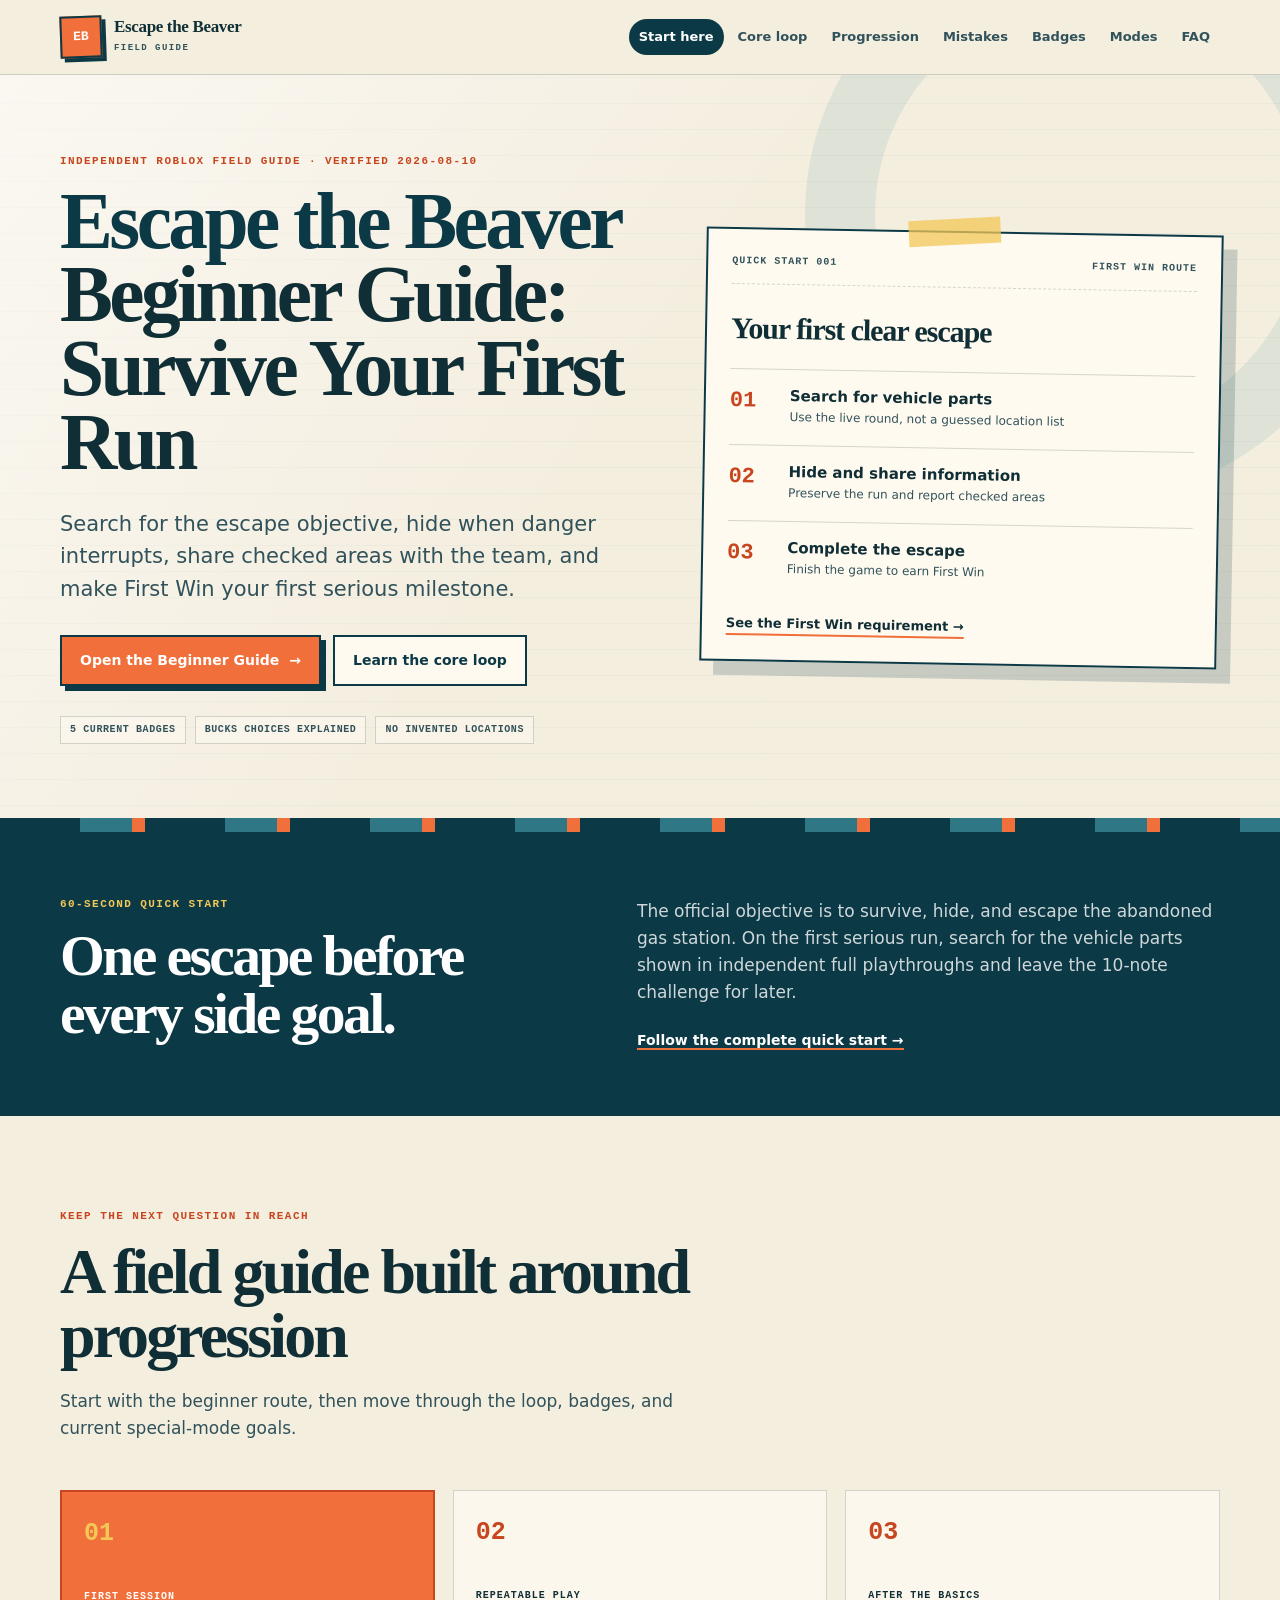
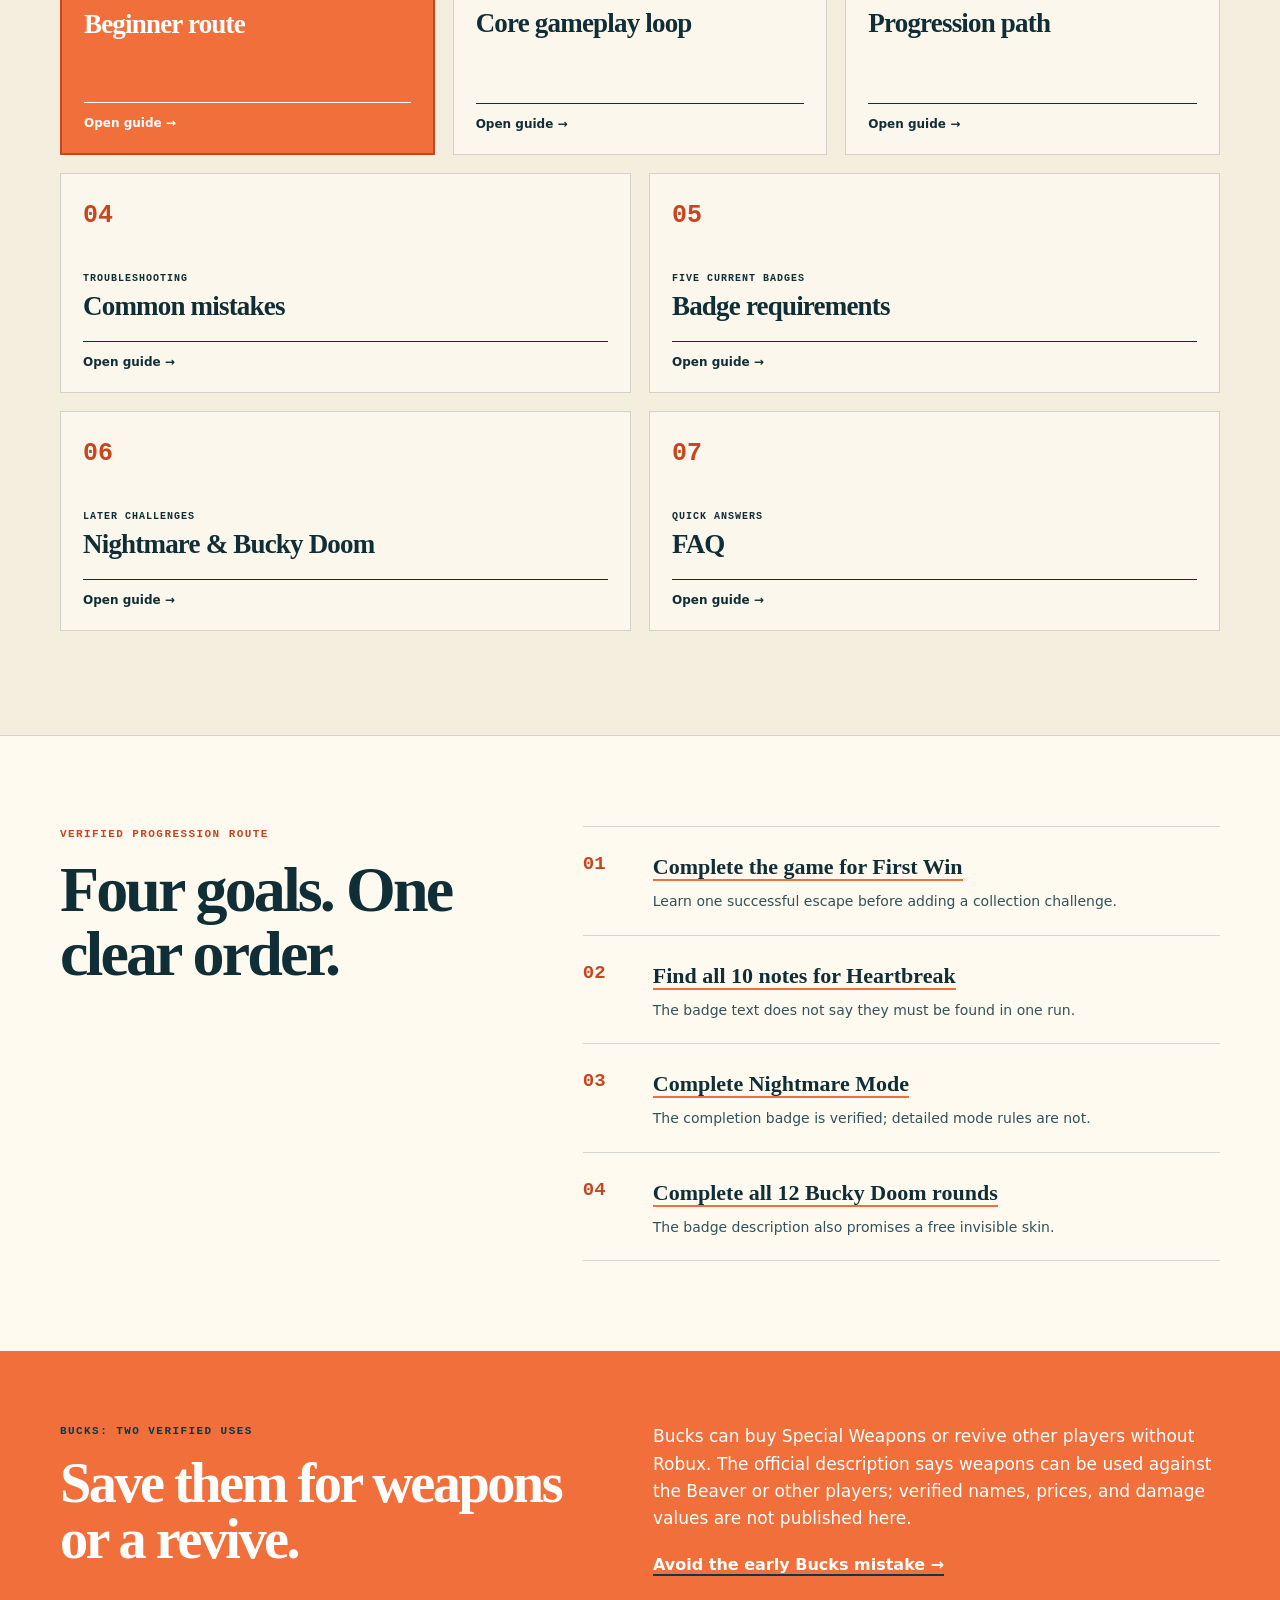
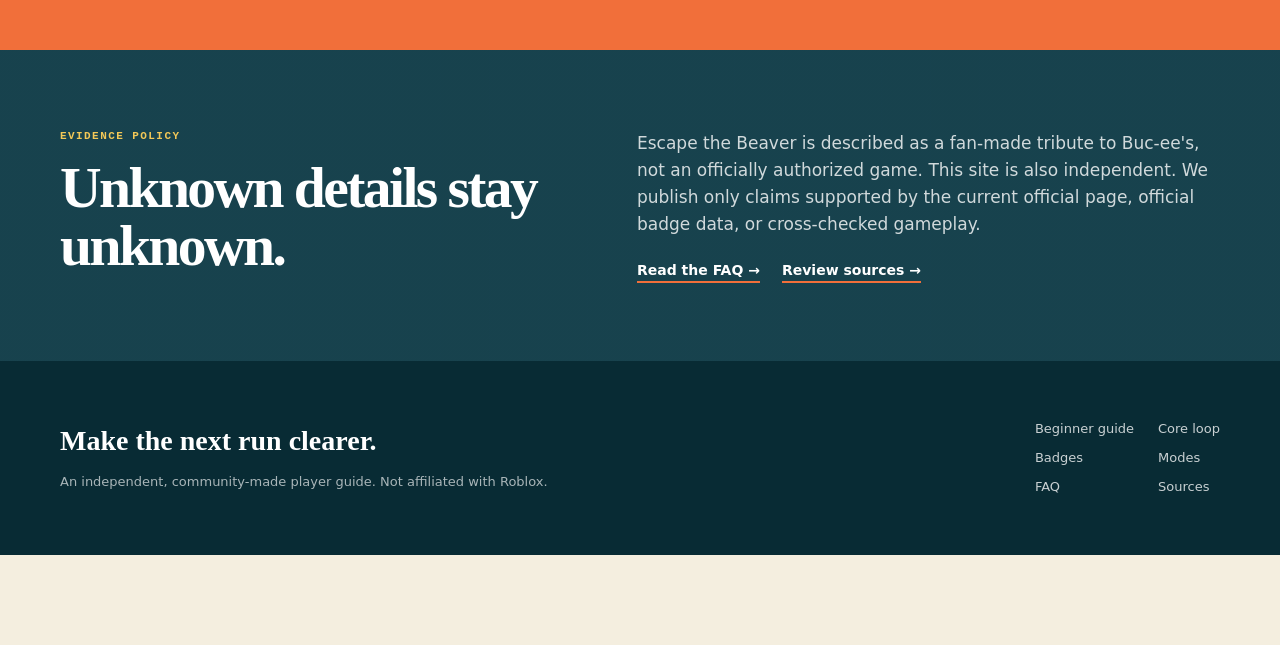
==== commit 487c1d13: "feat: add Adsterra placements" ====
--- a/index.html
+++ b/index.html
@@ -1 +1,4 @@
-<!DOCTYPE html><html lang="en"><head><meta charSet="utf-8"/><meta name="viewport" content="width=device-width, initial-scale=1"/><link rel="stylesheet" href="/_next/static/chunks/14j~u0d4s9f4l.css" data-precedence="next"/><link rel="preload" as="script" fetchPriority="low" href="/_next/static/chunks/116q66msjtyju.js"/><script src="/_next/static/chunks/186kq_3pobjke.js" async=""></script><script src="/_next/static/chunks/0txl2roecwrer.js" async=""></script><script src="/_next/static/chunks/turbopack-02~ayznvloiuk.js" async=""></script><script src="/_next/static/chunks/16coa_bsjonca.js" async=""></script><meta name="theme-color" content="#0c3946"/><meta name="color-scheme" content="light"/><title>Escape the Beaver Wiki &amp; Beginner Guide (Roblox)</title><meta name="description" content="New to Escape the Beaver on Roblox? Learn the survival loop, Bucks, first-win path, current badges, Bucky Doom, Nightmare Mode, common mistakes, and FAQ."/><meta name="application-name" content="Escape the Beaver Field Guide"/><link rel="manifest" href="/manifest.webmanifest"/><meta name="category" content="games"/><link rel="canonical" href="https://escapethebeaver.wiki/"/><meta property="og:title" content="Escape the Beaver Wiki &amp; Beginner Guide (Roblox)"/><meta property="og:description" content="New to Escape the Beaver on Roblox? Learn the survival loop, Bucks, first-win path, current badges, Bucky Doom, Nightmare Mode, common mistakes, and FAQ."/><meta property="og:url" content="https://escapethebeaver.wiki/"/><meta property="og:site_name" content="Escape the Beaver Field Guide"/><meta property="og:image" content="https://escapethebeaver.wiki/og.png"/><meta property="og:image:width" content="1672"/><meta property="og:image:height" content="941"/><meta property="og:image:alt" content="Escape the Beaver Beginner Guide"/><meta property="og:type" content="article"/><meta name="twitter:card" content="summary_large_image"/><meta name="twitter:title" content="Escape the Beaver Wiki &amp; Beginner Guide (Roblox)"/><meta name="twitter:description" content="New to Escape the Beaver on Roblox? Learn the survival loop, Bucks, first-win path, current badges, Bucky Doom, Nightmare Mode, common mistakes, and FAQ."/><meta name="twitter:image" content="https://escapethebeaver.wiki/og.png"/><link rel="icon" href="/icon.png" type="image/png"/><link rel="apple-touch-icon" href="/icon.png" type="image/png"/><script src="/_next/static/chunks/03~yq9q893hmn.js" noModule=""></script></head><body><div hidden=""><!--$--><!--/$--></div><div class="site-shell"><a class="skip-link" href="#main-content">Skip to main content</a><header class="site-header"><div class="header-inner shell"><a class="brand" href="/" aria-label="Escape the Beaver Field Guide home"><span class="brand-mark" aria-hidden="true">EB</span><span><strong>Escape the Beaver</strong><small>Field Guide</small></span></a><nav class="main-nav" aria-label="Main navigation"><a href="/beginner-guide">Start here</a><a href="/core-loop">Core loop</a><a href="/progression">Progression</a><a href="/common-mistakes">Mistakes</a><a href="/badges">Badges</a><a href="/modes">Modes</a><a href="/faq">FAQ</a></nav></div></header><main id="main-content"><script type="application/ld+json">{"@context":"https://schema.org","@graph":[{"@type":"WebSite","name":"Escape the Beaver Field Guide","url":"https://escapethebeaver.wiki","description":"New to Escape the Beaver on Roblox? Learn the survival loop, Bucks, first-win path, current badges, Bucky Doom, Nightmare Mode, common mistakes, and FAQ."},{"@type":"Article","headline":"Escape the Beaver Wiki & Beginner Guide (Roblox)","description":"New to Escape the Beaver on Roblox? Learn the survival loop, Bucks, first-win path, current badges, Bucky Doom, Nightmare Mode, common mistakes, and FAQ.","url":"https://escapethebeaver.wiki","dateModified":"2026-08-10","author":{"@type":"Organization","name":"Escape the Beaver Field Guide"},"isPartOf":{"@type":"WebSite","name":"Escape the Beaver Field Guide","url":"https://escapethebeaver.wiki"}}]}</script><section class="hero"><div class="hero-grid shell"><div class="hero-copy"><p class="kicker">Independent Roblox field guide · Verified 2026-08-10</p><h1><span>Escape the Beaver</span> Beginner Guide: Survive Your First Run</h1><p class="hero-deck">Search for the escape objective, hide when danger interrupts, share checked areas with the team, and make First Win your first serious milestone.</p><div class="hero-actions"><a class="button button-primary" href="/beginner-guide">Open the Beginner Guide <span aria-hidden="true">→</span></a><a class="button button-secondary" href="/core-loop">Learn the core loop</a></div><ul class="proof-list" aria-label="Verified guide coverage"><li>5 current badges</li><li>Bucks choices explained</li><li>No invented locations</li></ul></div><div class="route-board" aria-label="First-run quick start"><div class="board-header"><span>Quick start 001</span><span>First Win route</span></div><div class="board-title">Your first clear escape</div><ol class="board-steps"><li><span>01</span><strong>Search for vehicle parts</strong><small>Use the live round, not a guessed location list</small></li><li><span>02</span><strong>Hide and share information</strong><small>Preserve the run and report checked areas</small></li><li><span>03</span><strong>Complete the escape</strong><small>Finish the game to earn First Win</small></li></ol><a href="/badges#first-win">See the First Win requirement →</a></div></div><div class="waterline" aria-hidden="true"></div></section><section class="start-strip" aria-labelledby="start-title"><div class="shell start-grid"><div><p class="kicker">60-second quick start</p><h2 id="start-title">One escape before every side goal.</h2></div><div><p>The official objective is to survive, hide, and escape the abandoned gas station. On the first serious run, search for the vehicle parts shown in independent full playthroughs and leave the 10-note challenge for later.</p><a class="text-link" href="/beginner-guide">Follow the complete quick start →</a></div></div></section><section class="guide-map" aria-labelledby="map-title"><div class="shell"><div class="section-heading"><p class="kicker">Keep the next question in reach</p><h2 id="map-title">A field guide built around progression</h2><p>Start with the beginner route, then move through the loop, badges, and current special-mode goals.</p></div><div class="card-grid"><a class="guide-card" href="/beginner-guide"><span class="card-number">01</span><p>First session</p><h3>Beginner route</h3><span class="card-link">Open guide →</span></a><a class="guide-card" href="/core-loop"><span class="card-number">02</span><p>Repeatable play</p><h3>Core gameplay loop</h3><span class="card-link">Open guide →</span></a><a class="guide-card" href="/progression"><span class="card-number">03</span><p>After the basics</p><h3>Progression path</h3><span class="card-link">Open guide →</span></a><a class="guide-card" href="/common-mistakes"><span class="card-number">04</span><p>Troubleshooting</p><h3>Common mistakes</h3><span class="card-link">Open guide →</span></a><a class="guide-card" href="/badges"><span class="card-number">05</span><p>Five current badges</p><h3>Badge requirements</h3><span class="card-link">Open guide →</span></a><a class="guide-card" href="/modes"><span class="card-number">06</span><p>Later challenges</p><h3>Nightmare &amp; Bucky Doom</h3><span class="card-link">Open guide →</span></a><a class="guide-card" href="/faq"><span class="card-number">07</span><p>Quick answers</p><h3>FAQ</h3><span class="card-link">Open guide →</span></a></div></div></section><section class="milestone-section" aria-labelledby="milestone-title"><div class="shell milestone-grid"><div class="section-heading"><p class="kicker">Verified progression route</p><h2 id="milestone-title">Four goals. One clear order.</h2></div><ol class="milestone-list"><li><span>01</span><div><strong><a href="/badges#first-win">Complete the game for First Win</a></strong><p>Learn one successful escape before adding a collection challenge.</p></div></li><li><span>02</span><div><strong><a href="/badges#heartbreak">Find all 10 notes for Heartbreak</a></strong><p>The badge text does not say they must be found in one run.</p></div></li><li><span>03</span><div><strong><a href="/modes#nightmare">Complete Nightmare Mode</a></strong><p>The completion badge is verified; detailed mode rules are not.</p></div></li><li><span>04</span><div><strong><a href="/modes#bucky-doom">Complete all 12 Bucky Doom rounds</a></strong><p>The badge description also promises a free invisible skin.</p></div></li></ol></div></section><section class="bucks-panel" aria-labelledby="bucks-title"><div class="shell bucks-grid"><div><p class="kicker">Bucks: two verified uses</p><h2 id="bucks-title">Save them for weapons or a revive.</h2></div><div><p>Bucks can buy Special Weapons or revive other players without Robux. The official description says weapons can be used against the Beaver or other players; verified names, prices, and damage values are not published here.</p><a href="/common-mistakes#spending">Avoid the early Bucks mistake →</a></div></div></section><section class="trust-panel"><div class="shell trust-grid"><div><p class="kicker">Evidence policy</p><h2>Unknown details stay unknown.</h2></div><div><p>Escape the Beaver is described as a fan-made tribute to Buc-ee&#x27;s, not an officially authorized game. This site is also independent. We publish only claims supported by the current official page, official badge data, or cross-checked gameplay.</p><div class="inline-links"><a href="/faq">Read the FAQ →</a><a href="/sources">Review sources →</a></div></div></div></section><!--$--><!--/$--></main><footer class="site-footer"><div class="footer-grid shell"><div><p class="footer-title">Make the next run clearer.</p><p>An independent, community-made player guide. Not affiliated with Roblox.</p></div><nav aria-label="Footer navigation"><a href="/beginner-guide">Beginner guide</a><a href="/core-loop">Core loop</a><a href="/badges">Badges</a><a href="/modes">Modes</a><a href="/faq">FAQ</a><a href="/sources">Sources</a></nav></div></footer></div><script src="/_next/static/chunks/116q66msjtyju.js" id="_R_" async=""></script><script>(self.__next_f=self.__next_f||[]).push([0])</script><script>self.__next_f.push([1,"1:\"$Sreact.fragment\"\n2:I[80838,[\"/_next/static/chunks/16coa_bsjonca.js\"],\"default\"]\n3:I[51373,[\"/_next/static/chunks/16coa_bsjonca.js\"],\"default\"]\nc:I[39839,[\"/_next/static/chunks/16coa_bsjonca.js\"],\"default\",1]\n:HL[\"/_next/static/chunks/14j~u0d4s9f4l.css\",\"style\"]\n"])</script><script>self.__next_f.push([1,"0:{\"P\":null,\"c\":[\"\",\"\"],\"q\":\"\",\"i\":false,\"f\":[[[\"\",{\"children\":[\"__PAGE__\",{}]},\"$undefined\",\"$undefined\",16],[[\"$\",\"$1\",\"c\",{\"children\":[[[\"$\",\"link\",\"0\",{\"rel\":\"stylesheet\",\"href\":\"/_next/static/chunks/14j~u0d4s9f4l.css\",\"precedence\":\"next\",\"crossOrigin\":\"$undefined\",\"nonce\":\"$undefined\"}],[\"$\",\"script\",\"script-0\",{\"src\":\"/_next/static/chunks/16coa_bsjonca.js\",\"async\":true,\"nonce\":\"$undefined\"}]],[\"$\",\"html\",null,{\"lang\":\"en\",\"children\":[\"$\",\"body\",null,{\"children\":[\"$\",\"div\",null,{\"className\":\"site-shell\",\"children\":[[\"$\",\"a\",null,{\"className\":\"skip-link\",\"href\":\"#main-content\",\"children\":\"Skip to main content\"}],[\"$\",\"header\",null,{\"className\":\"site-header\",\"children\":[\"$\",\"div\",null,{\"className\":\"header-inner shell\",\"children\":[[\"$\",\"a\",null,{\"className\":\"brand\",\"href\":\"/\",\"aria-label\":\"Escape the Beaver Field Guide home\",\"children\":[[\"$\",\"span\",null,{\"className\":\"brand-mark\",\"aria-hidden\":\"true\",\"children\":\"EB\"}],[\"$\",\"span\",null,{\"children\":[[\"$\",\"strong\",null,{\"children\":\"Escape the Beaver\"}],[\"$\",\"small\",null,{\"children\":\"Field Guide\"}]]}]]}],[\"$\",\"nav\",null,{\"className\":\"main-nav\",\"aria-label\":\"Main navigation\",\"children\":[[\"$\",\"a\",\"/beginner-guide\",{\"href\":\"/beginner-guide\",\"children\":\"Start here\"}],[\"$\",\"a\",\"/core-loop\",{\"href\":\"/core-loop\",\"children\":\"Core loop\"}],[\"$\",\"a\",\"/progression\",{\"href\":\"/progression\",\"children\":\"Progression\"}],[\"$\",\"a\",\"/common-mistakes\",{\"href\":\"/common-mistakes\",\"children\":\"Mistakes\"}],[\"$\",\"a\",\"/badges\",{\"href\":\"/badges\",\"children\":\"Badges\"}],[\"$\",\"a\",\"/modes\",{\"href\":\"/modes\",\"children\":\"Modes\"}],[\"$\",\"a\",\"/faq\",{\"href\":\"/faq\",\"children\":\"FAQ\"}]]}]]}]}],[\"$\",\"main\",null,{\"id\":\"main-content\",\"children\":[\"$\",\"$L2\",null,{\"parallelRouterKey\":\"children\",\"error\":\"$undefined\",\"errorStyles\":\"$undefined\",\"errorScripts\":\"$undefined\",\"template\":[\"$\",\"$L3\",null,{}],\"templateStyles\":\"$undefined\",\"templateScripts\":\"$undefined\",\"notFound\":[[[\"$\",\"title\",null,{\"children\":\"404: This page could not be found.\"}],[\"$\",\"div\",null,{\"style\":{\"fontFamily\":\"system-ui,\\\"Segoe UI\\\",Roboto,Helvetica,Arial,sans-serif,\\\"Apple Color Emoji\\\",\\\"Segoe UI Emoji\\\"\",\"height\":\"100vh\",\"textAlign\":\"center\",\"display\":\"flex\",\"flexDirection\":\"column\",\"alignItems\":\"center\",\"justifyContent\":\"center\"},\"children\":[\"$\",\"div\",null,{\"children\":[[\"$\",\"style\",null,{\"dangerouslySetInnerHTML\":{\"__html\":\"body{color:#000;background:#fff;margin:0}.next-error-h1{border-right:1px solid rgba(0,0,0,.3)}@media (prefers-color-scheme:dark){body{color:#fff;background:#000}.next-error-h1{border-right:1px solid rgba(255,255,255,.3)}}\"}}],[\"$\",\"h1\",null,{\"className\":\"next-error-h1\",\"style\":{\"display\":\"inline-block\",\"margin\":\"0 20px 0 0\",\"padding\":\"0 23px 0 0\",\"fontSize\":24,\"fontWeight\":500,\"verticalAlign\":\"top\",\"lineHeight\":\"49px\"},\"children\":404}],[\"$\",\"div\",null,{\"style\":{\"display\":\"inline-block\"},\"children\":[\"$\",\"h2\",null,{\"style\":{\"fontSize\":14,\"fontWeight\":400,\"lineHeight\":\"49px\",\"margin\":0},\"children\":\"This page could not be found.\"}]}]]}]}]],[]],\"forbidden\":\"$undefined\",\"unauthorized\":\"$undefined\"}]}],[\"$\",\"footer\",null,{\"className\":\"site-footer\",\"children\":[\"$\",\"div\",null,{\"className\":\"footer-grid shell\",\"children\":[[\"$\",\"div\",null,{\"children\":[[\"$\",\"p\",null,{\"className\":\"footer-title\",\"children\":\"Make the next run clearer.\"}],[\"$\",\"p\",null,{\"children\":\"An independent, community-made player guide. Not affiliated with Roblox.\"}]]}],[\"$\",\"nav\",null,{\"aria-label\":\"Footer navigation\",\"children\":[[\"$\",\"a\",null,{\"href\":\"/beginner-guide\",\"children\":\"Beginner guide\"}],[\"$\",\"a\",null,{\"href\":\"/core-loop\",\"children\":\"Core loop\"}],[\"$\",\"a\",null,{\"href\":\"/badges\",\"children\":\"Badges\"}],[\"$\",\"a\",null,{\"href\":\"/modes\",\"children\":\"Modes\"}],[\"$\",\"a\",null,{\"href\":\"/faq\",\"children\":\"FAQ\"}],[\"$\",\"a\",null,{\"href\":\"/sources\",\"children\":\"Sources\"}]]}]]}]}]]}]}]}]]}],{\"children\":[[\"$\",\"$1\",\"c\",{\"children\":[[[\"$\",\"script\",null,{\"type\":\"application/ld+json\",\"dangerouslySetInnerHTML\":{\"__html\":\"{\\\"@context\\\":\\\"https://schema.org\\\",\\\"@graph\\\":[{\\\"@type\\\":\\\"WebSite\\\",\\\"name\\\":\\\"Escape the Beaver Field Guide\\\",\\\"url\\\":\\\"https://escapethebeaver.wiki\\\",\\\"description\\\":\\\"New to Escape the Beaver on Roblox? Learn the survival loop, Bucks, first-win path, current badges, Bucky Doom, Nightmare Mode, common mistakes, and FAQ.\\\"},{\\\"@type\\\":\\\"Article\\\",\\\"headline\\\":\\\"Escape the Beaver Wiki \u0026 Beginner Guide (Roblox)\\\",\\\"description\\\":\\\"New to Escape the Beaver on Roblox? Learn the survival loop, Bucks, first-win path, current badges, Bucky Doom, Nightmare Mode, common mistakes, and FAQ.\\\",\\\"url\\\":\\\"https://escapethebeaver.wiki\\\",\\\"dateModified\\\":\\\"2026-08-10\\\",\\\"author\\\":{\\\"@type\\\":\\\"Organization\\\",\\\"name\\\":\\\"Escape the Beaver Field Guide\\\"},\\\"isPartOf\\\":{\\\"@type\\\":\\\"WebSite\\\",\\\"name\\\":\\\"Escape the Beaver Field Guide\\\",\\\"url\\\":\\\"https://escapethebeaver.wiki\\\"}}]}\"}}],\"$L4\",\"$L5\",\"$L6\",\"$L7\",\"$L8\",\"$L9\"],null,\"$La\"]}],{},null,false,null]},null,false,null],\"$Lb\",false]],\"m\":\"$undefined\",\"G\":[\"$c\",[\"$Ld\"]],\"S\":true,\"h\":null,\"s\":\"$undefined\",\"l\":\"$undefined\",\"p\":\"$undefined\",\"d\":\"$undefined\",\"b\":\"4AhBjMsgXHdYvw7urT_eT\"}\n"])</script><script>self.__next_f.push([1,"e:I[37974,[\"/_next/static/chunks/16coa_bsjonca.js\"],\"OutletBoundary\"]\nf:\"$Sreact.suspense\"\n11:I[37974,[\"/_next/static/chunks/16coa_bsjonca.js\"],\"ViewportBoundary\"]\n13:I[37974,[\"/_next/static/chunks/16coa_bsjonca.js\"],\"MetadataBoundary\"]\n"])</script><script>self.__next_f.push([1,"4:[\"$\",\"section\",null,{\"className\":\"hero\",\"children\":[[\"$\",\"div\",null,{\"className\":\"hero-grid shell\",\"children\":[[\"$\",\"div\",null,{\"className\":\"hero-copy\",\"children\":[[\"$\",\"p\",null,{\"className\":\"kicker\",\"children\":\"Independent Roblox field guide · Verified 2026-08-10\"}],[\"$\",\"h1\",null,{\"children\":[[\"$\",\"span\",null,{\"children\":\"Escape the Beaver\"}],\" Beginner Guide: Survive Your First Run\"]}],[\"$\",\"p\",null,{\"className\":\"hero-deck\",\"children\":\"Search for the escape objective, hide when danger interrupts, share checked areas with the team, and make First Win your first serious milestone.\"}],[\"$\",\"div\",null,{\"className\":\"hero-actions\",\"children\":[[\"$\",\"a\",null,{\"className\":\"button button-primary\",\"href\":\"/beginner-guide\",\"children\":[\"Open the Beginner Guide \",[\"$\",\"span\",null,{\"aria-hidden\":\"true\",\"children\":\"→\"}]]}],[\"$\",\"a\",null,{\"className\":\"button button-secondary\",\"href\":\"/core-loop\",\"children\":\"Learn the core loop\"}]]}],[\"$\",\"ul\",null,{\"className\":\"proof-list\",\"aria-label\":\"Verified guide coverage\",\"children\":[[\"$\",\"li\",null,{\"children\":\"5 current badges\"}],[\"$\",\"li\",null,{\"children\":\"Bucks choices explained\"}],[\"$\",\"li\",null,{\"children\":\"No invented locations\"}]]}]]}],[\"$\",\"div\",null,{\"className\":\"route-board\",\"aria-label\":\"First-run quick start\",\"children\":[[\"$\",\"div\",null,{\"className\":\"board-header\",\"children\":[[\"$\",\"span\",null,{\"children\":\"Quick start 001\"}],[\"$\",\"span\",null,{\"children\":\"First Win route\"}]]}],[\"$\",\"div\",null,{\"className\":\"board-title\",\"children\":\"Your first clear escape\"}],[\"$\",\"ol\",null,{\"className\":\"board-steps\",\"children\":[[\"$\",\"li\",null,{\"children\":[[\"$\",\"span\",null,{\"children\":\"01\"}],[\"$\",\"strong\",null,{\"children\":\"Search for vehicle parts\"}],[\"$\",\"small\",null,{\"children\":\"Use the live round, not a guessed location list\"}]]}],[\"$\",\"li\",null,{\"children\":[[\"$\",\"span\",null,{\"children\":\"02\"}],[\"$\",\"strong\",null,{\"children\":\"Hide and share information\"}],[\"$\",\"small\",null,{\"children\":\"Preserve the run and report checked areas\"}]]}],[\"$\",\"li\",null,{\"children\":[[\"$\",\"span\",null,{\"children\":\"03\"}],[\"$\",\"strong\",null,{\"children\":\"Complete the escape\"}],[\"$\",\"small\",null,{\"children\":\"Finish the game to earn First Win\"}]]}]]}],[\"$\",\"a\",null,{\"href\":\"/badges#first-win\",\"children\":\"See the First Win requirement →\"}]]}]]}],[\"$\",\"div\",null,{\"className\":\"waterline\",\"aria-hidden\":\"true\"}]]}]\n"])</script><script>self.__next_f.push([1,"5:[\"$\",\"section\",null,{\"className\":\"start-strip\",\"aria-labelledby\":\"start-title\",\"children\":[\"$\",\"div\",null,{\"className\":\"shell start-grid\",\"children\":[[\"$\",\"div\",null,{\"children\":[[\"$\",\"p\",null,{\"className\":\"kicker\",\"children\":\"60-second quick start\"}],[\"$\",\"h2\",null,{\"id\":\"start-title\",\"children\":\"One escape before every side goal.\"}]]}],[\"$\",\"div\",null,{\"children\":[[\"$\",\"p\",null,{\"children\":\"The official objective is to survive, hide, and escape the abandoned gas station. On the first serious run, search for the vehicle parts shown in independent full playthroughs and leave the 10-note challenge for later.\"}],[\"$\",\"a\",null,{\"className\":\"text-link\",\"href\":\"/beginner-guide\",\"children\":\"Follow the complete quick start →\"}]]}]]}]}]\n"])</script><script>self.__next_f.push([1,"6:[\"$\",\"section\",null,{\"className\":\"guide-map\",\"aria-labelledby\":\"map-title\",\"children\":[\"$\",\"div\",null,{\"className\":\"shell\",\"children\":[[\"$\",\"div\",null,{\"className\":\"section-heading\",\"children\":[[\"$\",\"p\",null,{\"className\":\"kicker\",\"children\":\"Keep the next question in reach\"}],[\"$\",\"h2\",null,{\"id\":\"map-title\",\"children\":\"A field guide built around progression\"}],[\"$\",\"p\",null,{\"children\":\"Start with the beginner route, then move through the loop, badges, and current special-mode goals.\"}]]}],[\"$\",\"div\",null,{\"className\":\"card-grid\",\"children\":[[\"$\",\"a\",\"/beginner-guide\",{\"className\":\"guide-card\",\"href\":\"/beginner-guide\",\"children\":[[\"$\",\"span\",null,{\"className\":\"card-number\",\"children\":\"01\"}],[\"$\",\"p\",null,{\"children\":\"First session\"}],[\"$\",\"h3\",null,{\"children\":\"Beginner route\"}],[\"$\",\"span\",null,{\"className\":\"card-link\",\"children\":\"Open guide →\"}]]}],[\"$\",\"a\",\"/core-loop\",{\"className\":\"guide-card\",\"href\":\"/core-loop\",\"children\":[[\"$\",\"span\",null,{\"className\":\"card-number\",\"children\":\"02\"}],[\"$\",\"p\",null,{\"children\":\"Repeatable play\"}],[\"$\",\"h3\",null,{\"children\":\"Core gameplay loop\"}],[\"$\",\"span\",null,{\"className\":\"card-link\",\"children\":\"Open guide →\"}]]}],[\"$\",\"a\",\"/progression\",{\"className\":\"guide-card\",\"href\":\"/progression\",\"children\":[[\"$\",\"span\",null,{\"className\":\"card-number\",\"children\":\"03\"}],[\"$\",\"p\",null,{\"children\":\"After the basics\"}],[\"$\",\"h3\",null,{\"children\":\"Progression path\"}],[\"$\",\"span\",null,{\"className\":\"card-link\",\"children\":\"Open guide →\"}]]}],[\"$\",\"a\",\"/common-mistakes\",{\"className\":\"guide-card\",\"href\":\"/common-mistakes\",\"children\":[[\"$\",\"span\",null,{\"className\":\"card-number\",\"children\":\"04\"}],[\"$\",\"p\",null,{\"children\":\"Troubleshooting\"}],[\"$\",\"h3\",null,{\"children\":\"Common mistakes\"}],[\"$\",\"span\",null,{\"className\":\"card-link\",\"children\":\"Open guide →\"}]]}],[\"$\",\"a\",\"/badges\",{\"className\":\"guide-card\",\"href\":\"/badges\",\"children\":[[\"$\",\"span\",null,{\"className\":\"card-number\",\"children\":\"05\"}],[\"$\",\"p\",null,{\"children\":\"Five current badges\"}],[\"$\",\"h3\",null,{\"children\":\"Badge requirements\"}],[\"$\",\"span\",null,{\"className\":\"card-link\",\"children\":\"Open guide →\"}]]}],[\"$\",\"a\",\"/modes\",{\"className\":\"guide-card\",\"href\":\"/modes\",\"children\":[[\"$\",\"span\",null,{\"className\":\"card-number\",\"children\":\"06\"}],[\"$\",\"p\",null,{\"children\":\"Later challenges\"}],[\"$\",\"h3\",null,{\"children\":\"Nightmare \u0026 Bucky Doom\"}],[\"$\",\"span\",null,{\"className\":\"card-link\",\"children\":\"Open guide →\"}]]}],[\"$\",\"a\",\"/faq\",{\"className\":\"guide-card\",\"href\":\"/faq\",\"children\":[[\"$\",\"span\",null,{\"className\":\"card-number\",\"children\":\"07\"}],[\"$\",\"p\",null,{\"children\":\"Quick answers\"}],[\"$\",\"h3\",null,{\"children\":\"FAQ\"}],[\"$\",\"span\",null,{\"className\":\"card-link\",\"children\":\"Open guide →\"}]]}]]}]]}]}]\n"])</script><script>self.__next_f.push([1,"7:[\"$\",\"section\",null,{\"className\":\"milestone-section\",\"aria-labelledby\":\"milestone-title\",\"children\":[\"$\",\"div\",null,{\"className\":\"shell milestone-grid\",\"children\":[[\"$\",\"div\",null,{\"className\":\"section-heading\",\"children\":[[\"$\",\"p\",null,{\"className\":\"kicker\",\"children\":\"Verified progression route\"}],[\"$\",\"h2\",null,{\"id\":\"milestone-title\",\"children\":\"Four goals. One clear order.\"}]]}],[\"$\",\"ol\",null,{\"className\":\"milestone-list\",\"children\":[[\"$\",\"li\",null,{\"children\":[[\"$\",\"span\",null,{\"children\":\"01\"}],[\"$\",\"div\",null,{\"children\":[[\"$\",\"strong\",null,{\"children\":[\"$\",\"a\",null,{\"href\":\"/badges#first-win\",\"children\":\"Complete the game for First Win\"}]}],[\"$\",\"p\",null,{\"children\":\"Learn one successful escape before adding a collection challenge.\"}]]}]]}],[\"$\",\"li\",null,{\"children\":[[\"$\",\"span\",null,{\"children\":\"02\"}],[\"$\",\"div\",null,{\"children\":[[\"$\",\"strong\",null,{\"children\":[\"$\",\"a\",null,{\"href\":\"/badges#heartbreak\",\"children\":\"Find all 10 notes for Heartbreak\"}]}],[\"$\",\"p\",null,{\"children\":\"The badge text does not say they must be found in one run.\"}]]}]]}],[\"$\",\"li\",null,{\"children\":[[\"$\",\"span\",null,{\"children\":\"03\"}],[\"$\",\"div\",null,{\"children\":[[\"$\",\"strong\",null,{\"children\":[\"$\",\"a\",null,{\"href\":\"/modes#nightmare\",\"children\":\"Complete Nightmare Mode\"}]}],[\"$\",\"p\",null,{\"children\":\"The completion badge is verified; detailed mode rules are not.\"}]]}]]}],[\"$\",\"li\",null,{\"children\":[[\"$\",\"span\",null,{\"children\":\"04\"}],[\"$\",\"div\",null,{\"children\":[[\"$\",\"strong\",null,{\"children\":[\"$\",\"a\",null,{\"href\":\"/modes#bucky-doom\",\"children\":\"Complete all 12 Bucky Doom rounds\"}]}],[\"$\",\"p\",null,{\"children\":\"The badge description also promises a free invisible skin.\"}]]}]]}]]}]]}]}]\n"])</script><script>self.__next_f.push([1,"8:[\"$\",\"section\",null,{\"className\":\"bucks-panel\",\"aria-labelledby\":\"bucks-title\",\"children\":[\"$\",\"div\",null,{\"className\":\"shell bucks-grid\",\"children\":[[\"$\",\"div\",null,{\"children\":[[\"$\",\"p\",null,{\"className\":\"kicker\",\"children\":\"Bucks: two verified uses\"}],[\"$\",\"h2\",null,{\"id\":\"bucks-title\",\"children\":\"Save them for weapons or a revive.\"}]]}],[\"$\",\"div\",null,{\"children\":[[\"$\",\"p\",null,{\"children\":\"Bucks can buy Special Weapons or revive other players without Robux. The official description says weapons can be used against the Beaver or other players; verified names, prices, and damage values are not published here.\"}],[\"$\",\"a\",null,{\"href\":\"/common-mistakes#spending\",\"children\":\"Avoid the early Bucks mistake →\"}]]}]]}]}]\n9:[\"$\",\"section\",null,{\"className\":\"trust-panel\",\"children\":[\"$\",\"div\",null,{\"className\":\"shell trust-grid\",\"children\":[[\"$\",\"div\",null,{\"children\":[[\"$\",\"p\",null,{\"className\":\"kicker\",\"children\":\"Evidence policy\"}],[\"$\",\"h2\",null,{\"children\":\"Unknown details stay unknown.\"}]]}],[\"$\",\"div\",null,{\"children\":[[\"$\",\"p\",null,{\"children\":\"Escape the Beaver is described as a fan-made tribute to Buc-ee's, not an officially authorized game. This site is also independent. We publish only claims supported by the current official page, official badge data, or cross-checked gameplay.\"}],[\"$\",\"div\",null,{\"className\":\"inline-links\",\"children\":[[\"$\",\"a\",null,{\"href\":\"/faq\",\"children\":\"Read the FAQ →\"}],[\"$\",\"a\",null,{\"href\":\"/sources\",\"children\":\"Review sources →\"}]]}]]}]]}]}]\na:[\"$\",\"$Le\",null,{\"children\":[\"$\",\"$f\",null,{\"name\":\"Next.MetadataOutlet\",\"children\":\"$@10\"}]}]\nb:[\"$\",\"$1\",\"h\",{\"children\":[null,[\"$\",\"$L11\",null,{\"children\":\"$L12\"}],[\"$\",\"div\",null,{\"hidden\":true,\"children\":[\"$\",\"$L13\",null,{\"children\":[\"$\",\"$f\",null,{\"name\":\"Next.Metadata\",\"children\":\"$L14\"}]}]}],null]}]\nd:[\"$\",\"link\",\"0\",{\"rel\":\"stylesheet\",\"href\":\"/_next/static/chunks/14j~u0d4s9f4l.css\",\"precedence\":\"next\",\"crossOrigin\":\"$undefined\",\"nonce\":\"$undefined\"}]\n"])</script><script>self.__next_f.push([1,"12:[[\"$\",\"meta\",\"0\",{\"charSet\":\"utf-8\"}],[\"$\",\"meta\",\"1\",{\"name\":\"viewport\",\"content\":\"width=device-width, initial-scale=1\"}],[\"$\",\"meta\",\"2\",{\"name\":\"theme-color\",\"content\":\"#0c3946\"}],[\"$\",\"meta\",\"3\",{\"name\":\"color-scheme\",\"content\":\"light\"}]]\n"])</script><script>self.__next_f.push([1,"15:I[90715,[\"/_next/static/chunks/16coa_bsjonca.js\"],\"IconMark\"]\n10:null\n"])</script><script>self.__next_f.push([1,"14:[[\"$\",\"title\",\"0\",{\"children\":\"Escape the Beaver Wiki \u0026 Beginner Guide (Roblox)\"}],[\"$\",\"meta\",\"1\",{\"name\":\"description\",\"content\":\"New to Escape the Beaver on Roblox? Learn the survival loop, Bucks, first-win path, current badges, Bucky Doom, Nightmare Mode, common mistakes, and FAQ.\"}],[\"$\",\"meta\",\"2\",{\"name\":\"application-name\",\"content\":\"Escape the Beaver Field Guide\"}],[\"$\",\"link\",\"3\",{\"rel\":\"manifest\",\"href\":\"/manifest.webmanifest\",\"crossOrigin\":\"$undefined\"}],[\"$\",\"meta\",\"4\",{\"name\":\"category\",\"content\":\"games\"}],[\"$\",\"link\",\"5\",{\"rel\":\"canonical\",\"href\":\"https://escapethebeaver.wiki/\"}],[\"$\",\"meta\",\"6\",{\"property\":\"og:title\",\"content\":\"Escape the Beaver Wiki \u0026 Beginner Guide (Roblox)\"}],[\"$\",\"meta\",\"7\",{\"property\":\"og:description\",\"content\":\"New to Escape the Beaver on Roblox? Learn the survival loop, Bucks, first-win path, current badges, Bucky Doom, Nightmare Mode, common mistakes, and FAQ.\"}],[\"$\",\"meta\",\"8\",{\"property\":\"og:url\",\"content\":\"https://escapethebeaver.wiki/\"}],[\"$\",\"meta\",\"9\",{\"property\":\"og:site_name\",\"content\":\"Escape the Beaver Field Guide\"}],[\"$\",\"meta\",\"10\",{\"property\":\"og:image\",\"content\":\"https://escapethebeaver.wiki/og.png\"}],[\"$\",\"meta\",\"11\",{\"property\":\"og:image:width\",\"content\":\"1672\"}],[\"$\",\"meta\",\"12\",{\"property\":\"og:image:height\",\"content\":\"941\"}],[\"$\",\"meta\",\"13\",{\"property\":\"og:image:alt\",\"content\":\"Escape the Beaver Beginner Guide\"}],[\"$\",\"meta\",\"14\",{\"property\":\"og:type\",\"content\":\"article\"}],[\"$\",\"meta\",\"15\",{\"name\":\"twitter:card\",\"content\":\"summary_large_image\"}],[\"$\",\"meta\",\"16\",{\"name\":\"twitter:title\",\"content\":\"Escape the Beaver Wiki \u0026 Beginner Guide (Roblox)\"}],[\"$\",\"meta\",\"17\",{\"name\":\"twitter:description\",\"content\":\"New to Escape the Beaver on Roblox? Learn the survival loop, Bucks, first-win path, current badges, Bucky Doom, Nightmare Mode, common mistakes, and FAQ.\"}],[\"$\",\"meta\",\"18\",{\"name\":\"twitter:image\",\"content\":\"https://escapethebeaver.wiki/og.png\"}],[\"$\",\"link\",\"19\",{\"rel\":\"icon\",\"href\":\"/icon.png\",\"type\":\"image/png\"}],[\"$\",\"link\",\"20\",{\"rel\":\"apple-touch-icon\",\"href\":\"/icon.png\",\"type\":\"image/png\"}],[\"$\",\"$L15\",\"21\",{}]]\n"])</script></body></html>+<!DOCTYPE html><html lang="en"><head><meta charSet="utf-8"/><meta name="viewport" content="width=device-width, initial-scale=1"/><link rel="stylesheet" href="/_next/static/chunks/14j~u0d4s9f4l.css" data-precedence="next"/><link rel="preload" as="script" fetchPriority="low" href="/_next/static/chunks/116q66msjtyju.js"/><script src="/_next/static/chunks/186kq_3pobjke.js" async=""></script><script src="/_next/static/chunks/0txl2roecwrer.js" async=""></script><script src="/_next/static/chunks/turbopack-02~ayznvloiuk.js" async=""></script><script src="/_next/static/chunks/16coa_bsjonca.js" async=""></script><meta name="theme-color" content="#0c3946"/><meta name="color-scheme" content="light"/><title>Escape the Beaver Wiki &amp; Beginner Guide (Roblox)</title><meta name="description" content="New to Escape the Beaver on Roblox? Learn the survival loop, Bucks, first-win path, current badges, Bucky Doom, Nightmare Mode, common mistakes, and FAQ."/><meta name="application-name" content="Escape the Beaver Field Guide"/><link rel="manifest" href="/manifest.webmanifest"/><meta name="category" content="games"/><link rel="canonical" href="https://escapethebeaver.wiki/"/><meta property="og:title" content="Escape the Beaver Wiki &amp; Beginner Guide (Roblox)"/><meta property="og:description" content="New to Escape the Beaver on Roblox? Learn the survival loop, Bucks, first-win path, current badges, Bucky Doom, Nightmare Mode, common mistakes, and FAQ."/><meta property="og:url" content="https://escapethebeaver.wiki/"/><meta property="og:site_name" content="Escape the Beaver Field Guide"/><meta property="og:image" content="https://escapethebeaver.wiki/og.png"/><meta property="og:image:width" content="1672"/><meta property="og:image:height" content="941"/><meta property="og:image:alt" content="Escape the Beaver Beginner Guide"/><meta property="og:type" content="article"/><meta name="twitter:card" content="summary_large_image"/><meta name="twitter:title" content="Escape the Beaver Wiki &amp; Beginner Guide (Roblox)"/><meta name="twitter:description" content="New to Escape the Beaver on Roblox? Learn the survival loop, Bucks, first-win path, current badges, Bucky Doom, Nightmare Mode, common mistakes, and FAQ."/><meta name="twitter:image" content="https://escapethebeaver.wiki/og.png"/><link rel="icon" href="/icon.png" type="image/png"/><link rel="apple-touch-icon" href="/icon.png" type="image/png"/><script src="/_next/static/chunks/03~yq9q893hmn.js" noModule=""></script></head><body><div hidden=""><!--$--><!--/$--></div><div class="site-shell"><a class="skip-link" href="#main-content">Skip to main content</a><header class="site-header"><div class="header-inner shell"><a class="brand" href="/" aria-label="Escape the Beaver Field Guide home"><span class="brand-mark" aria-hidden="true">EB</span><span><strong>Escape the Beaver</strong><small>Field Guide</small></span></a><nav class="main-nav" aria-label="Main navigation"><a href="/beginner-guide">Start here</a><a href="/core-loop">Core loop</a><a href="/progression">Progression</a><a href="/common-mistakes">Mistakes</a><a href="/badges">Badges</a><a href="/modes">Modes</a><a href="/faq">FAQ</a></nav></div></header><main id="main-content"><script type="application/ld+json">{"@context":"https://schema.org","@graph":[{"@type":"WebSite","name":"Escape the Beaver Field Guide","url":"https://escapethebeaver.wiki","description":"New to Escape the Beaver on Roblox? Learn the survival loop, Bucks, first-win path, current badges, Bucky Doom, Nightmare Mode, common mistakes, and FAQ."},{"@type":"Article","headline":"Escape the Beaver Wiki & Beginner Guide (Roblox)","description":"New to Escape the Beaver on Roblox? Learn the survival loop, Bucks, first-win path, current badges, Bucky Doom, Nightmare Mode, common mistakes, and FAQ.","url":"https://escapethebeaver.wiki","dateModified":"2026-08-10","author":{"@type":"Organization","name":"Escape the Beaver Field Guide"},"isPartOf":{"@type":"WebSite","name":"Escape the Beaver Field Guide","url":"https://escapethebeaver.wiki"}}]}</script><section class="hero"><div class="hero-grid shell"><div class="hero-copy"><p class="kicker">Independent Roblox field guide · Verified 2026-08-10</p><h1><span>Escape the Beaver</span> Beginner Guide: Survive Your First Run</h1><p class="hero-deck">Search for the escape objective, hide when danger interrupts, share checked areas with the team, and make First Win your first serious milestone.</p><div class="hero-actions"><a class="button button-primary" href="/beginner-guide">Open the Beginner Guide <span aria-hidden="true">→</span></a><a class="button button-secondary" href="/core-loop">Learn the core loop</a></div><ul class="proof-list" aria-label="Verified guide coverage"><li>5 current badges</li><li>Bucks choices explained</li><li>No invented locations</li></ul></div><div class="route-board" aria-label="First-run quick start"><div class="board-header"><span>Quick start 001</span><span>First Win route</span></div><div class="board-title">Your first clear escape</div><ol class="board-steps"><li><span>01</span><strong>Search for vehicle parts</strong><small>Use the live round, not a guessed location list</small></li><li><span>02</span><strong>Hide and share information</strong><small>Preserve the run and report checked areas</small></li><li><span>03</span><strong>Complete the escape</strong><small>Finish the game to earn First Win</small></li></ol><a href="/badges#first-win">See the First Win requirement →</a></div></div><div class="waterline" aria-hidden="true"></div></section><section class="start-strip" aria-labelledby="start-title"><div class="shell start-grid"><div><p class="kicker">60-second quick start</p><h2 id="start-title">One escape before every side goal.</h2></div><div><p>The official objective is to survive, hide, and escape the abandoned gas station. On the first serious run, search for the vehicle parts shown in independent full playthroughs and leave the 10-note challenge for later.</p><a class="text-link" href="/beginner-guide">Follow the complete quick start →</a></div></div></section><section class="guide-map" aria-labelledby="map-title"><div class="shell"><div class="section-heading"><p class="kicker">Keep the next question in reach</p><h2 id="map-title">A field guide built around progression</h2><p>Start with the beginner route, then move through the loop, badges, and current special-mode goals.</p></div><div class="card-grid"><a class="guide-card" href="/beginner-guide"><span class="card-number">01</span><p>First session</p><h3>Beginner route</h3><span class="card-link">Open guide →</span></a><a class="guide-card" href="/core-loop"><span class="card-number">02</span><p>Repeatable play</p><h3>Core gameplay loop</h3><span class="card-link">Open guide →</span></a><a class="guide-card" href="/progression"><span class="card-number">03</span><p>After the basics</p><h3>Progression path</h3><span class="card-link">Open guide →</span></a><a class="guide-card" href="/common-mistakes"><span class="card-number">04</span><p>Troubleshooting</p><h3>Common mistakes</h3><span class="card-link">Open guide →</span></a><a class="guide-card" href="/badges"><span class="card-number">05</span><p>Five current badges</p><h3>Badge requirements</h3><span class="card-link">Open guide →</span></a><a class="guide-card" href="/modes"><span class="card-number">06</span><p>Later challenges</p><h3>Nightmare &amp; Bucky Doom</h3><span class="card-link">Open guide →</span></a><a class="guide-card" href="/faq"><span class="card-number">07</span><p>Quick answers</p><h3>FAQ</h3><span class="card-link">Open guide →</span></a></div></div></section><section class="milestone-section" aria-labelledby="milestone-title"><div class="shell milestone-grid"><div class="section-heading"><p class="kicker">Verified progression route</p><h2 id="milestone-title">Four goals. One clear order.</h2></div><ol class="milestone-list"><li><span>01</span><div><strong><a href="/badges#first-win">Complete the game for First Win</a></strong><p>Learn one successful escape before adding a collection challenge.</p></div></li><li><span>02</span><div><strong><a href="/badges#heartbreak">Find all 10 notes for Heartbreak</a></strong><p>The badge text does not say they must be found in one run.</p></div></li><li><span>03</span><div><strong><a href="/modes#nightmare">Complete Nightmare Mode</a></strong><p>The completion badge is verified; detailed mode rules are not.</p></div></li><li><span>04</span><div><strong><a href="/modes#bucky-doom">Complete all 12 Bucky Doom rounds</a></strong><p>The badge description also promises a free invisible skin.</p></div></li></ol></div></section><section class="bucks-panel" aria-labelledby="bucks-title"><div class="shell bucks-grid"><div><p class="kicker">Bucks: two verified uses</p><h2 id="bucks-title">Save them for weapons or a revive.</h2></div><div><p>Bucks can buy Special Weapons or revive other players without Robux. The official description says weapons can be used against the Beaver or other players; verified names, prices, and damage values are not published here.</p><a href="/common-mistakes#spending">Avoid the early Bucks mistake →</a></div></div></section><section class="trust-panel"><div class="shell trust-grid"><div><p class="kicker">Evidence policy</p><h2>Unknown details stay unknown.</h2></div><div><p>Escape the Beaver is described as a fan-made tribute to Buc-ee&#x27;s, not an officially authorized game. This site is also independent. We publish only claims supported by the current official page, official badge data, or cross-checked gameplay.</p><div class="inline-links"><a href="/faq">Read the FAQ →</a><a href="/sources">Review sources →</a></div></div></div></section><!--$--><!--/$--></main><footer class="site-footer"><div class="footer-grid shell"><div><p class="footer-title">Make the next run clearer.</p><p>An independent, community-made player guide. Not affiliated with Roblox.</p></div><nav aria-label="Footer navigation"><a href="/beginner-guide">Beginner guide</a><a href="/core-loop">Core loop</a><a href="/badges">Badges</a><a href="/modes">Modes</a><a href="/faq">FAQ</a><a href="/sources">Sources</a></nav></div></footer></div><script src="/_next/static/chunks/116q66msjtyju.js" id="_R_" async=""></script><script>(self.__next_f=self.__next_f||[]).push([0])</script><script>self.__next_f.push([1,"1:\"$Sreact.fragment\"\n2:I[80838,[\"/_next/static/chunks/16coa_bsjonca.js\"],\"default\"]\n3:I[51373,[\"/_next/static/chunks/16coa_bsjonca.js\"],\"default\"]\nc:I[39839,[\"/_next/static/chunks/16coa_bsjonca.js\"],\"default\",1]\n:HL[\"/_next/static/chunks/14j~u0d4s9f4l.css\",\"style\"]\n"])</script><script>self.__next_f.push([1,"0:{\"P\":null,\"c\":[\"\",\"\"],\"q\":\"\",\"i\":false,\"f\":[[[\"\",{\"children\":[\"__PAGE__\",{}]},\"$undefined\",\"$undefined\",16],[[\"$\",\"$1\",\"c\",{\"children\":[[[\"$\",\"link\",\"0\",{\"rel\":\"stylesheet\",\"href\":\"/_next/static/chunks/14j~u0d4s9f4l.css\",\"precedence\":\"next\",\"crossOrigin\":\"$undefined\",\"nonce\":\"$undefined\"}],[\"$\",\"script\",\"script-0\",{\"src\":\"/_next/static/chunks/16coa_bsjonca.js\",\"async\":true,\"nonce\":\"$undefined\"}]],[\"$\",\"html\",null,{\"lang\":\"en\",\"children\":[\"$\",\"body\",null,{\"children\":[\"$\",\"div\",null,{\"className\":\"site-shell\",\"children\":[[\"$\",\"a\",null,{\"className\":\"skip-link\",\"href\":\"#main-content\",\"children\":\"Skip to main content\"}],[\"$\",\"header\",null,{\"className\":\"site-header\",\"children\":[\"$\",\"div\",null,{\"className\":\"header-inner shell\",\"children\":[[\"$\",\"a\",null,{\"className\":\"brand\",\"href\":\"/\",\"aria-label\":\"Escape the Beaver Field Guide home\",\"children\":[[\"$\",\"span\",null,{\"className\":\"brand-mark\",\"aria-hidden\":\"true\",\"children\":\"EB\"}],[\"$\",\"span\",null,{\"children\":[[\"$\",\"strong\",null,{\"children\":\"Escape the Beaver\"}],[\"$\",\"small\",null,{\"children\":\"Field Guide\"}]]}]]}],[\"$\",\"nav\",null,{\"className\":\"main-nav\",\"aria-label\":\"Main navigation\",\"children\":[[\"$\",\"a\",\"/beginner-guide\",{\"href\":\"/beginner-guide\",\"children\":\"Start here\"}],[\"$\",\"a\",\"/core-loop\",{\"href\":\"/core-loop\",\"children\":\"Core loop\"}],[\"$\",\"a\",\"/progression\",{\"href\":\"/progression\",\"children\":\"Progression\"}],[\"$\",\"a\",\"/common-mistakes\",{\"href\":\"/common-mistakes\",\"children\":\"Mistakes\"}],[\"$\",\"a\",\"/badges\",{\"href\":\"/badges\",\"children\":\"Badges\"}],[\"$\",\"a\",\"/modes\",{\"href\":\"/modes\",\"children\":\"Modes\"}],[\"$\",\"a\",\"/faq\",{\"href\":\"/faq\",\"children\":\"FAQ\"}]]}]]}]}],[\"$\",\"main\",null,{\"id\":\"main-content\",\"children\":[\"$\",\"$L2\",null,{\"parallelRouterKey\":\"children\",\"error\":\"$undefined\",\"errorStyles\":\"$undefined\",\"errorScripts\":\"$undefined\",\"template\":[\"$\",\"$L3\",null,{}],\"templateStyles\":\"$undefined\",\"templateScripts\":\"$undefined\",\"notFound\":[[[\"$\",\"title\",null,{\"children\":\"404: This page could not be found.\"}],[\"$\",\"div\",null,{\"style\":{\"fontFamily\":\"system-ui,\\\"Segoe UI\\\",Roboto,Helvetica,Arial,sans-serif,\\\"Apple Color Emoji\\\",\\\"Segoe UI Emoji\\\"\",\"height\":\"100vh\",\"textAlign\":\"center\",\"display\":\"flex\",\"flexDirection\":\"column\",\"alignItems\":\"center\",\"justifyContent\":\"center\"},\"children\":[\"$\",\"div\",null,{\"children\":[[\"$\",\"style\",null,{\"dangerouslySetInnerHTML\":{\"__html\":\"body{color:#000;background:#fff;margin:0}.next-error-h1{border-right:1px solid rgba(0,0,0,.3)}@media (prefers-color-scheme:dark){body{color:#fff;background:#000}.next-error-h1{border-right:1px solid rgba(255,255,255,.3)}}\"}}],[\"$\",\"h1\",null,{\"className\":\"next-error-h1\",\"style\":{\"display\":\"inline-block\",\"margin\":\"0 20px 0 0\",\"padding\":\"0 23px 0 0\",\"fontSize\":24,\"fontWeight\":500,\"verticalAlign\":\"top\",\"lineHeight\":\"49px\"},\"children\":404}],[\"$\",\"div\",null,{\"style\":{\"display\":\"inline-block\"},\"children\":[\"$\",\"h2\",null,{\"style\":{\"fontSize\":14,\"fontWeight\":400,\"lineHeight\":\"49px\",\"margin\":0},\"children\":\"This page could not be found.\"}]}]]}]}]],[]],\"forbidden\":\"$undefined\",\"unauthorized\":\"$undefined\"}]}],[\"$\",\"footer\",null,{\"className\":\"site-footer\",\"children\":[\"$\",\"div\",null,{\"className\":\"footer-grid shell\",\"children\":[[\"$\",\"div\",null,{\"children\":[[\"$\",\"p\",null,{\"className\":\"footer-title\",\"children\":\"Make the next run clearer.\"}],[\"$\",\"p\",null,{\"children\":\"An independent, community-made player guide. Not affiliated with Roblox.\"}]]}],[\"$\",\"nav\",null,{\"aria-label\":\"Footer navigation\",\"children\":[[\"$\",\"a\",null,{\"href\":\"/beginner-guide\",\"children\":\"Beginner guide\"}],[\"$\",\"a\",null,{\"href\":\"/core-loop\",\"children\":\"Core loop\"}],[\"$\",\"a\",null,{\"href\":\"/badges\",\"children\":\"Badges\"}],[\"$\",\"a\",null,{\"href\":\"/modes\",\"children\":\"Modes\"}],[\"$\",\"a\",null,{\"href\":\"/faq\",\"children\":\"FAQ\"}],[\"$\",\"a\",null,{\"href\":\"/sources\",\"children\":\"Sources\"}]]}]]}]}]]}]}]}]]}],{\"children\":[[\"$\",\"$1\",\"c\",{\"children\":[[[\"$\",\"script\",null,{\"type\":\"application/ld+json\",\"dangerouslySetInnerHTML\":{\"__html\":\"{\\\"@context\\\":\\\"https://schema.org\\\",\\\"@graph\\\":[{\\\"@type\\\":\\\"WebSite\\\",\\\"name\\\":\\\"Escape the Beaver Field Guide\\\",\\\"url\\\":\\\"https://escapethebeaver.wiki\\\",\\\"description\\\":\\\"New to Escape the Beaver on Roblox? Learn the survival loop, Bucks, first-win path, current badges, Bucky Doom, Nightmare Mode, common mistakes, and FAQ.\\\"},{\\\"@type\\\":\\\"Article\\\",\\\"headline\\\":\\\"Escape the Beaver Wiki \u0026 Beginner Guide (Roblox)\\\",\\\"description\\\":\\\"New to Escape the Beaver on Roblox? Learn the survival loop, Bucks, first-win path, current badges, Bucky Doom, Nightmare Mode, common mistakes, and FAQ.\\\",\\\"url\\\":\\\"https://escapethebeaver.wiki\\\",\\\"dateModified\\\":\\\"2026-08-10\\\",\\\"author\\\":{\\\"@type\\\":\\\"Organization\\\",\\\"name\\\":\\\"Escape the Beaver Field Guide\\\"},\\\"isPartOf\\\":{\\\"@type\\\":\\\"WebSite\\\",\\\"name\\\":\\\"Escape the Beaver Field Guide\\\",\\\"url\\\":\\\"https://escapethebeaver.wiki\\\"}}]}\"}}],\"$L4\",\"$L5\",\"$L6\",\"$L7\",\"$L8\",\"$L9\"],null,\"$La\"]}],{},null,false,null]},null,false,null],\"$Lb\",false]],\"m\":\"$undefined\",\"G\":[\"$c\",[\"$Ld\"]],\"S\":true,\"h\":null,\"s\":\"$undefined\",\"l\":\"$undefined\",\"p\":\"$undefined\",\"d\":\"$undefined\",\"b\":\"6J0nnFmhuTBkm_J-NI0I6\"}\n"])</script><script>self.__next_f.push([1,"e:I[37974,[\"/_next/static/chunks/16coa_bsjonca.js\"],\"OutletBoundary\"]\nf:\"$Sreact.suspense\"\n11:I[37974,[\"/_next/static/chunks/16coa_bsjonca.js\"],\"ViewportBoundary\"]\n13:I[37974,[\"/_next/static/chunks/16coa_bsjonca.js\"],\"MetadataBoundary\"]\n"])</script><script>self.__next_f.push([1,"4:[\"$\",\"section\",null,{\"className\":\"hero\",\"children\":[[\"$\",\"div\",null,{\"className\":\"hero-grid shell\",\"children\":[[\"$\",\"div\",null,{\"className\":\"hero-copy\",\"children\":[[\"$\",\"p\",null,{\"className\":\"kicker\",\"children\":\"Independent Roblox field guide · Verified 2026-08-10\"}],[\"$\",\"h1\",null,{\"children\":[[\"$\",\"span\",null,{\"children\":\"Escape the Beaver\"}],\" Beginner Guide: Survive Your First Run\"]}],[\"$\",\"p\",null,{\"className\":\"hero-deck\",\"children\":\"Search for the escape objective, hide when danger interrupts, share checked areas with the team, and make First Win your first serious milestone.\"}],[\"$\",\"div\",null,{\"className\":\"hero-actions\",\"children\":[[\"$\",\"a\",null,{\"className\":\"button button-primary\",\"href\":\"/beginner-guide\",\"children\":[\"Open the Beginner Guide \",[\"$\",\"span\",null,{\"aria-hidden\":\"true\",\"children\":\"→\"}]]}],[\"$\",\"a\",null,{\"className\":\"button button-secondary\",\"href\":\"/core-loop\",\"children\":\"Learn the core loop\"}]]}],[\"$\",\"ul\",null,{\"className\":\"proof-list\",\"aria-label\":\"Verified guide coverage\",\"children\":[[\"$\",\"li\",null,{\"children\":\"5 current badges\"}],[\"$\",\"li\",null,{\"children\":\"Bucks choices explained\"}],[\"$\",\"li\",null,{\"children\":\"No invented locations\"}]]}]]}],[\"$\",\"div\",null,{\"className\":\"route-board\",\"aria-label\":\"First-run quick start\",\"children\":[[\"$\",\"div\",null,{\"className\":\"board-header\",\"children\":[[\"$\",\"span\",null,{\"children\":\"Quick start 001\"}],[\"$\",\"span\",null,{\"children\":\"First Win route\"}]]}],[\"$\",\"div\",null,{\"className\":\"board-title\",\"children\":\"Your first clear escape\"}],[\"$\",\"ol\",null,{\"className\":\"board-steps\",\"children\":[[\"$\",\"li\",null,{\"children\":[[\"$\",\"span\",null,{\"children\":\"01\"}],[\"$\",\"strong\",null,{\"children\":\"Search for vehicle parts\"}],[\"$\",\"small\",null,{\"children\":\"Use the live round, not a guessed location list\"}]]}],[\"$\",\"li\",null,{\"children\":[[\"$\",\"span\",null,{\"children\":\"02\"}],[\"$\",\"strong\",null,{\"children\":\"Hide and share information\"}],[\"$\",\"small\",null,{\"children\":\"Preserve the run and report checked areas\"}]]}],[\"$\",\"li\",null,{\"children\":[[\"$\",\"span\",null,{\"children\":\"03\"}],[\"$\",\"strong\",null,{\"children\":\"Complete the escape\"}],[\"$\",\"small\",null,{\"children\":\"Finish the game to earn First Win\"}]]}]]}],[\"$\",\"a\",null,{\"href\":\"/badges#first-win\",\"children\":\"See the First Win requirement →\"}]]}]]}],[\"$\",\"div\",null,{\"className\":\"waterline\",\"aria-hidden\":\"true\"}]]}]\n"])</script><script>self.__next_f.push([1,"5:[\"$\",\"section\",null,{\"className\":\"start-strip\",\"aria-labelledby\":\"start-title\",\"children\":[\"$\",\"div\",null,{\"className\":\"shell start-grid\",\"children\":[[\"$\",\"div\",null,{\"children\":[[\"$\",\"p\",null,{\"className\":\"kicker\",\"children\":\"60-second quick start\"}],[\"$\",\"h2\",null,{\"id\":\"start-title\",\"children\":\"One escape before every side goal.\"}]]}],[\"$\",\"div\",null,{\"children\":[[\"$\",\"p\",null,{\"children\":\"The official objective is to survive, hide, and escape the abandoned gas station. On the first serious run, search for the vehicle parts shown in independent full playthroughs and leave the 10-note challenge for later.\"}],[\"$\",\"a\",null,{\"className\":\"text-link\",\"href\":\"/beginner-guide\",\"children\":\"Follow the complete quick start →\"}]]}]]}]}]\n"])</script><script>self.__next_f.push([1,"6:[\"$\",\"section\",null,{\"className\":\"guide-map\",\"aria-labelledby\":\"map-title\",\"children\":[\"$\",\"div\",null,{\"className\":\"shell\",\"children\":[[\"$\",\"div\",null,{\"className\":\"section-heading\",\"children\":[[\"$\",\"p\",null,{\"className\":\"kicker\",\"children\":\"Keep the next question in reach\"}],[\"$\",\"h2\",null,{\"id\":\"map-title\",\"children\":\"A field guide built around progression\"}],[\"$\",\"p\",null,{\"children\":\"Start with the beginner route, then move through the loop, badges, and current special-mode goals.\"}]]}],[\"$\",\"div\",null,{\"className\":\"card-grid\",\"children\":[[\"$\",\"a\",\"/beginner-guide\",{\"className\":\"guide-card\",\"href\":\"/beginner-guide\",\"children\":[[\"$\",\"span\",null,{\"className\":\"card-number\",\"children\":\"01\"}],[\"$\",\"p\",null,{\"children\":\"First session\"}],[\"$\",\"h3\",null,{\"children\":\"Beginner route\"}],[\"$\",\"span\",null,{\"className\":\"card-link\",\"children\":\"Open guide →\"}]]}],[\"$\",\"a\",\"/core-loop\",{\"className\":\"guide-card\",\"href\":\"/core-loop\",\"children\":[[\"$\",\"span\",null,{\"className\":\"card-number\",\"children\":\"02\"}],[\"$\",\"p\",null,{\"children\":\"Repeatable play\"}],[\"$\",\"h3\",null,{\"children\":\"Core gameplay loop\"}],[\"$\",\"span\",null,{\"className\":\"card-link\",\"children\":\"Open guide →\"}]]}],[\"$\",\"a\",\"/progression\",{\"className\":\"guide-card\",\"href\":\"/progression\",\"children\":[[\"$\",\"span\",null,{\"className\":\"card-number\",\"children\":\"03\"}],[\"$\",\"p\",null,{\"children\":\"After the basics\"}],[\"$\",\"h3\",null,{\"children\":\"Progression path\"}],[\"$\",\"span\",null,{\"className\":\"card-link\",\"children\":\"Open guide →\"}]]}],[\"$\",\"a\",\"/common-mistakes\",{\"className\":\"guide-card\",\"href\":\"/common-mistakes\",\"children\":[[\"$\",\"span\",null,{\"className\":\"card-number\",\"children\":\"04\"}],[\"$\",\"p\",null,{\"children\":\"Troubleshooting\"}],[\"$\",\"h3\",null,{\"children\":\"Common mistakes\"}],[\"$\",\"span\",null,{\"className\":\"card-link\",\"children\":\"Open guide →\"}]]}],[\"$\",\"a\",\"/badges\",{\"className\":\"guide-card\",\"href\":\"/badges\",\"children\":[[\"$\",\"span\",null,{\"className\":\"card-number\",\"children\":\"05\"}],[\"$\",\"p\",null,{\"children\":\"Five current badges\"}],[\"$\",\"h3\",null,{\"children\":\"Badge requirements\"}],[\"$\",\"span\",null,{\"className\":\"card-link\",\"children\":\"Open guide →\"}]]}],[\"$\",\"a\",\"/modes\",{\"className\":\"guide-card\",\"href\":\"/modes\",\"children\":[[\"$\",\"span\",null,{\"className\":\"card-number\",\"children\":\"06\"}],[\"$\",\"p\",null,{\"children\":\"Later challenges\"}],[\"$\",\"h3\",null,{\"children\":\"Nightmare \u0026 Bucky Doom\"}],[\"$\",\"span\",null,{\"className\":\"card-link\",\"children\":\"Open guide →\"}]]}],[\"$\",\"a\",\"/faq\",{\"className\":\"guide-card\",\"href\":\"/faq\",\"children\":[[\"$\",\"span\",null,{\"className\":\"card-number\",\"children\":\"07\"}],[\"$\",\"p\",null,{\"children\":\"Quick answers\"}],[\"$\",\"h3\",null,{\"children\":\"FAQ\"}],[\"$\",\"span\",null,{\"className\":\"card-link\",\"children\":\"Open guide →\"}]]}]]}]]}]}]\n"])</script><script>self.__next_f.push([1,"7:[\"$\",\"section\",null,{\"className\":\"milestone-section\",\"aria-labelledby\":\"milestone-title\",\"children\":[\"$\",\"div\",null,{\"className\":\"shell milestone-grid\",\"children\":[[\"$\",\"div\",null,{\"className\":\"section-heading\",\"children\":[[\"$\",\"p\",null,{\"className\":\"kicker\",\"children\":\"Verified progression route\"}],[\"$\",\"h2\",null,{\"id\":\"milestone-title\",\"children\":\"Four goals. One clear order.\"}]]}],[\"$\",\"ol\",null,{\"className\":\"milestone-list\",\"children\":[[\"$\",\"li\",null,{\"children\":[[\"$\",\"span\",null,{\"children\":\"01\"}],[\"$\",\"div\",null,{\"children\":[[\"$\",\"strong\",null,{\"children\":[\"$\",\"a\",null,{\"href\":\"/badges#first-win\",\"children\":\"Complete the game for First Win\"}]}],[\"$\",\"p\",null,{\"children\":\"Learn one successful escape before adding a collection challenge.\"}]]}]]}],[\"$\",\"li\",null,{\"children\":[[\"$\",\"span\",null,{\"children\":\"02\"}],[\"$\",\"div\",null,{\"children\":[[\"$\",\"strong\",null,{\"children\":[\"$\",\"a\",null,{\"href\":\"/badges#heartbreak\",\"children\":\"Find all 10 notes for Heartbreak\"}]}],[\"$\",\"p\",null,{\"children\":\"The badge text does not say they must be found in one run.\"}]]}]]}],[\"$\",\"li\",null,{\"children\":[[\"$\",\"span\",null,{\"children\":\"03\"}],[\"$\",\"div\",null,{\"children\":[[\"$\",\"strong\",null,{\"children\":[\"$\",\"a\",null,{\"href\":\"/modes#nightmare\",\"children\":\"Complete Nightmare Mode\"}]}],[\"$\",\"p\",null,{\"children\":\"The completion badge is verified; detailed mode rules are not.\"}]]}]]}],[\"$\",\"li\",null,{\"children\":[[\"$\",\"span\",null,{\"children\":\"04\"}],[\"$\",\"div\",null,{\"children\":[[\"$\",\"strong\",null,{\"children\":[\"$\",\"a\",null,{\"href\":\"/modes#bucky-doom\",\"children\":\"Complete all 12 Bucky Doom rounds\"}]}],[\"$\",\"p\",null,{\"children\":\"The badge description also promises a free invisible skin.\"}]]}]]}]]}]]}]}]\n"])</script><script>self.__next_f.push([1,"8:[\"$\",\"section\",null,{\"className\":\"bucks-panel\",\"aria-labelledby\":\"bucks-title\",\"children\":[\"$\",\"div\",null,{\"className\":\"shell bucks-grid\",\"children\":[[\"$\",\"div\",null,{\"children\":[[\"$\",\"p\",null,{\"className\":\"kicker\",\"children\":\"Bucks: two verified uses\"}],[\"$\",\"h2\",null,{\"id\":\"bucks-title\",\"children\":\"Save them for weapons or a revive.\"}]]}],[\"$\",\"div\",null,{\"children\":[[\"$\",\"p\",null,{\"children\":\"Bucks can buy Special Weapons or revive other players without Robux. The official description says weapons can be used against the Beaver or other players; verified names, prices, and damage values are not published here.\"}],[\"$\",\"a\",null,{\"href\":\"/common-mistakes#spending\",\"children\":\"Avoid the early Bucks mistake →\"}]]}]]}]}]\n9:[\"$\",\"section\",null,{\"className\":\"trust-panel\",\"children\":[\"$\",\"div\",null,{\"className\":\"shell trust-grid\",\"children\":[[\"$\",\"div\",null,{\"children\":[[\"$\",\"p\",null,{\"className\":\"kicker\",\"children\":\"Evidence policy\"}],[\"$\",\"h2\",null,{\"children\":\"Unknown details stay unknown.\"}]]}],[\"$\",\"div\",null,{\"children\":[[\"$\",\"p\",null,{\"children\":\"Escape the Beaver is described as a fan-made tribute to Buc-ee's, not an officially authorized game. This site is also independent. We publish only claims supported by the current official page, official badge data, or cross-checked gameplay.\"}],[\"$\",\"div\",null,{\"className\":\"inline-links\",\"children\":[[\"$\",\"a\",null,{\"href\":\"/faq\",\"children\":\"Read the FAQ →\"}],[\"$\",\"a\",null,{\"href\":\"/sources\",\"children\":\"Review sources →\"}]]}]]}]]}]}]\na:[\"$\",\"$Le\",null,{\"children\":[\"$\",\"$f\",null,{\"name\":\"Next.MetadataOutlet\",\"children\":\"$@10\"}]}]\nb:[\"$\",\"$1\",\"h\",{\"children\":[null,[\"$\",\"$L11\",null,{\"children\":\"$L12\"}],[\"$\",\"div\",null,{\"hidden\":true,\"children\":[\"$\",\"$L13\",null,{\"children\":[\"$\",\"$f\",null,{\"name\":\"Next.Metadata\",\"children\":\"$L14\"}]}]}],null]}]\nd:[\"$\",\"link\",\"0\",{\"rel\":\"stylesheet\",\"href\":\"/_next/static/chunks/14j~u0d4s9f4l.css\",\"precedence\":\"next\",\"crossOrigin\":\"$undefined\",\"nonce\":\"$undefined\"}]\n"])</script><script>self.__next_f.push([1,"12:[[\"$\",\"meta\",\"0\",{\"charSet\":\"utf-8\"}],[\"$\",\"meta\",\"1\",{\"name\":\"viewport\",\"content\":\"width=device-width, initial-scale=1\"}],[\"$\",\"meta\",\"2\",{\"name\":\"theme-color\",\"content\":\"#0c3946\"}],[\"$\",\"meta\",\"3\",{\"name\":\"color-scheme\",\"content\":\"light\"}]]\n"])</script><script>self.__next_f.push([1,"15:I[90715,[\"/_next/static/chunks/16coa_bsjonca.js\"],\"IconMark\"]\n10:null\n"])</script><script>self.__next_f.push([1,"14:[[\"$\",\"title\",\"0\",{\"children\":\"Escape the Beaver Wiki \u0026 Beginner Guide (Roblox)\"}],[\"$\",\"meta\",\"1\",{\"name\":\"description\",\"content\":\"New to Escape the Beaver on Roblox? Learn the survival loop, Bucks, first-win path, current badges, Bucky Doom, Nightmare Mode, common mistakes, and FAQ.\"}],[\"$\",\"meta\",\"2\",{\"name\":\"application-name\",\"content\":\"Escape the Beaver Field Guide\"}],[\"$\",\"link\",\"3\",{\"rel\":\"manifest\",\"href\":\"/manifest.webmanifest\",\"crossOrigin\":\"$undefined\"}],[\"$\",\"meta\",\"4\",{\"name\":\"category\",\"content\":\"games\"}],[\"$\",\"link\",\"5\",{\"rel\":\"canonical\",\"href\":\"https://escapethebeaver.wiki/\"}],[\"$\",\"meta\",\"6\",{\"property\":\"og:title\",\"content\":\"Escape the Beaver Wiki \u0026 Beginner Guide (Roblox)\"}],[\"$\",\"meta\",\"7\",{\"property\":\"og:description\",\"content\":\"New to Escape the Beaver on Roblox? Learn the survival loop, Bucks, first-win path, current badges, Bucky Doom, Nightmare Mode, common mistakes, and FAQ.\"}],[\"$\",\"meta\",\"8\",{\"property\":\"og:url\",\"content\":\"https://escapethebeaver.wiki/\"}],[\"$\",\"meta\",\"9\",{\"property\":\"og:site_name\",\"content\":\"Escape the Beaver Field Guide\"}],[\"$\",\"meta\",\"10\",{\"property\":\"og:image\",\"content\":\"https://escapethebeaver.wiki/og.png\"}],[\"$\",\"meta\",\"11\",{\"property\":\"og:image:width\",\"content\":\"1672\"}],[\"$\",\"meta\",\"12\",{\"property\":\"og:image:height\",\"content\":\"941\"}],[\"$\",\"meta\",\"13\",{\"property\":\"og:image:alt\",\"content\":\"Escape the Beaver Beginner Guide\"}],[\"$\",\"meta\",\"14\",{\"property\":\"og:type\",\"content\":\"article\"}],[\"$\",\"meta\",\"15\",{\"name\":\"twitter:card\",\"content\":\"summary_large_image\"}],[\"$\",\"meta\",\"16\",{\"name\":\"twitter:title\",\"content\":\"Escape the Beaver Wiki \u0026 Beginner Guide (Roblox)\"}],[\"$\",\"meta\",\"17\",{\"name\":\"twitter:description\",\"content\":\"New to Escape the Beaver on Roblox? Learn the survival loop, Bucks, first-win path, current badges, Bucky Doom, Nightmare Mode, common mistakes, and FAQ.\"}],[\"$\",\"meta\",\"18\",{\"name\":\"twitter:image\",\"content\":\"https://escapethebeaver.wiki/og.png\"}],[\"$\",\"link\",\"19\",{\"rel\":\"icon\",\"href\":\"/icon.png\",\"type\":\"image/png\"}],[\"$\",\"link\",\"20\",{\"rel\":\"apple-touch-icon\",\"href\":\"/icon.png\",\"type\":\"image/png\"}],[\"$\",\"$L15\",\"21\",{}]]\n"])</script>  <!-- adsterra-code-handoff:artifact-runtime:start -->
+  <script type="module" src="/adsterra/runtime.js" data-adsterra-artifact-runtime data-global-fallback="true"></script>
+  <!-- adsterra-code-handoff:artifact-runtime:end -->
+</body></html>
